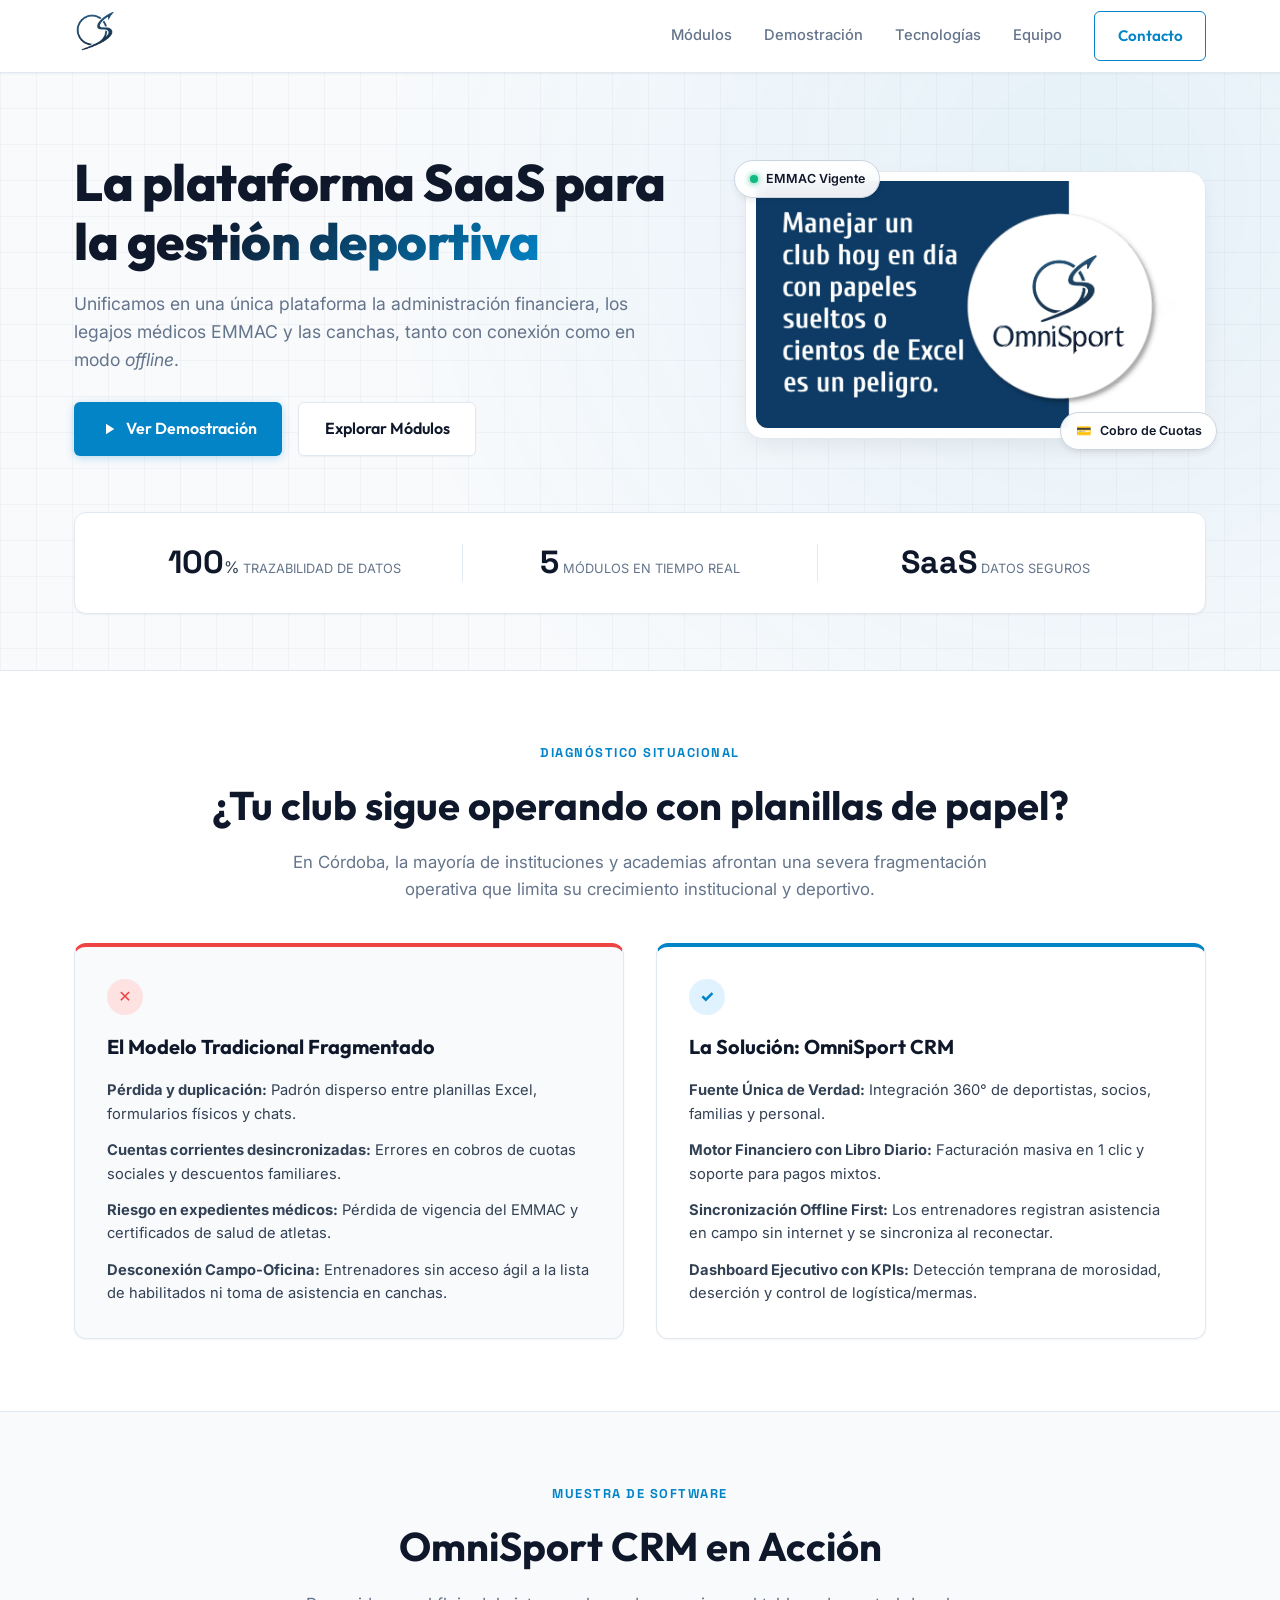
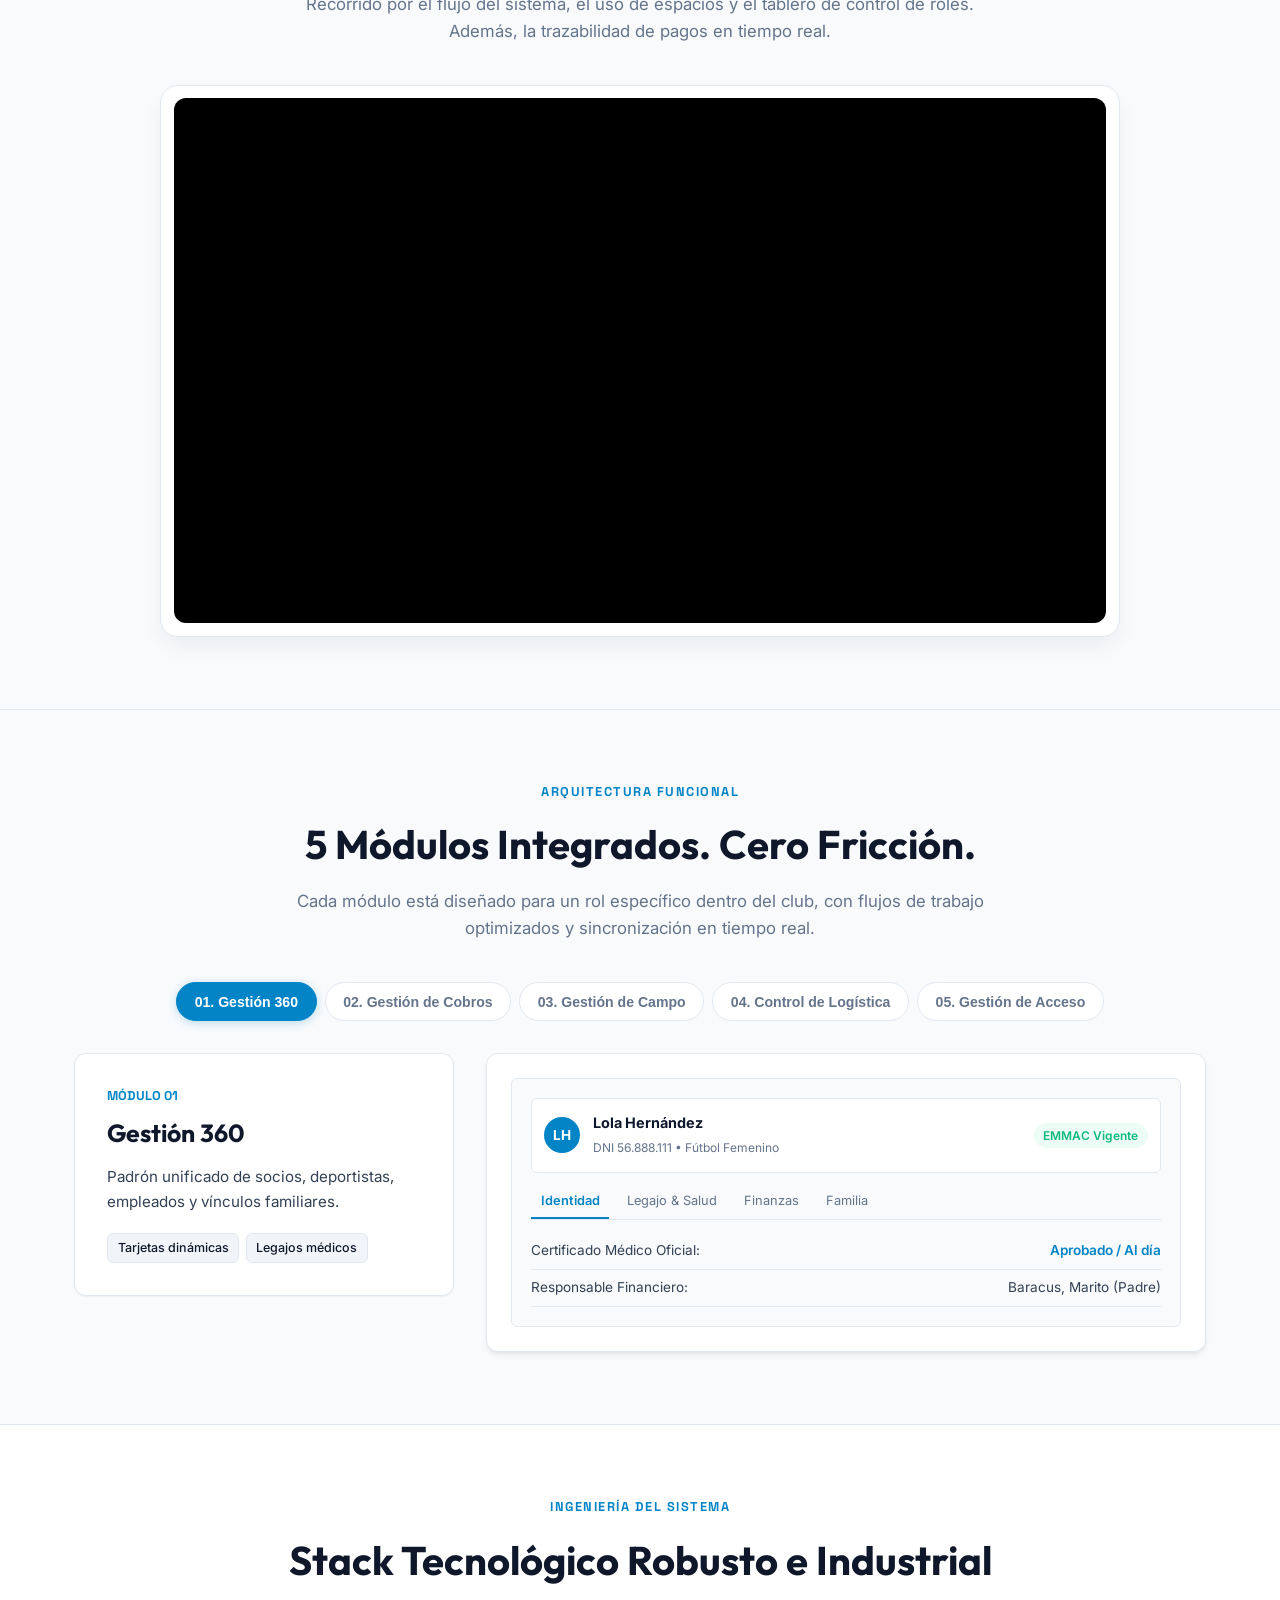
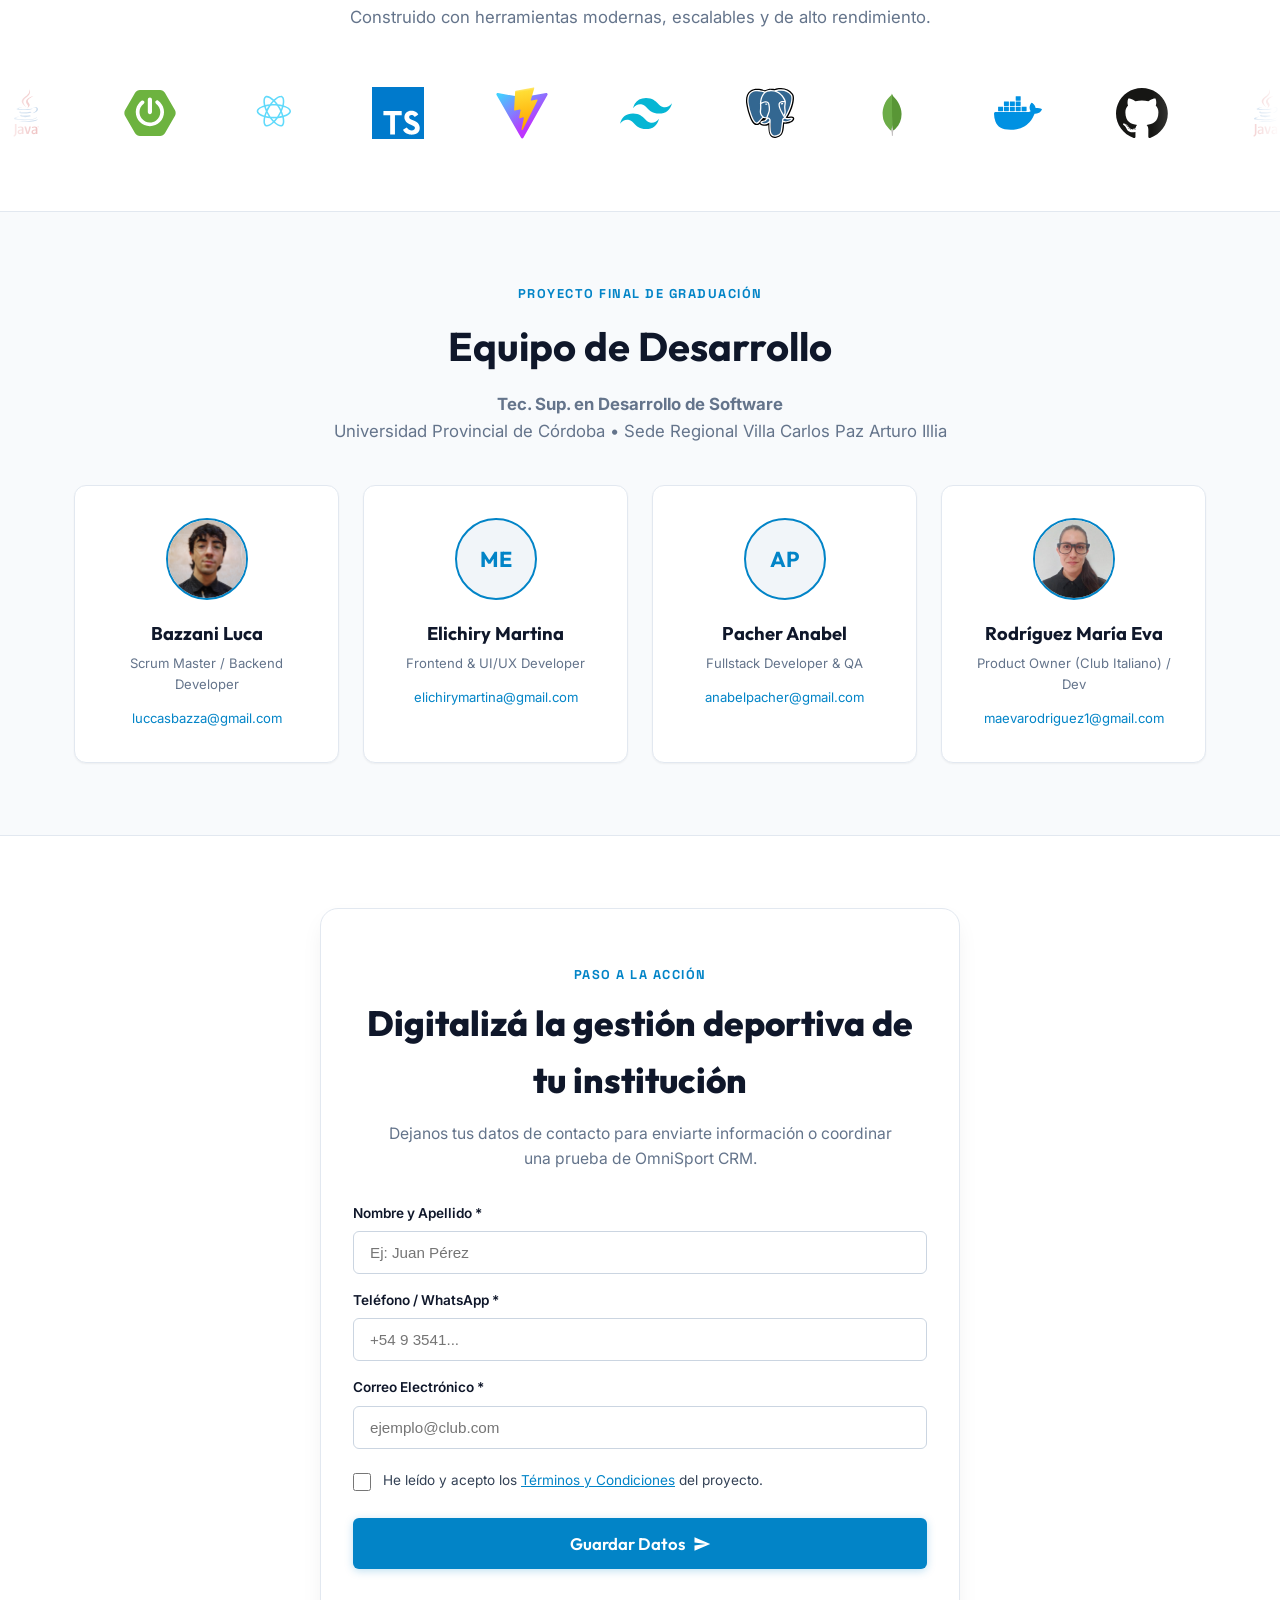
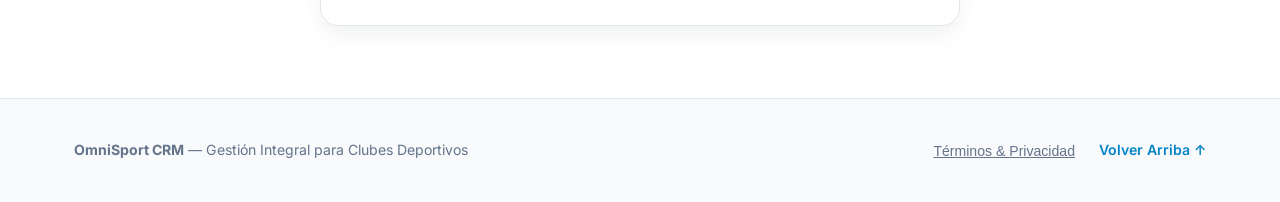
==== index.html @ e1ca8117 "Landing OmniSport para la muestra" ====
<!doctype html>
<html lang="es">
  <head>
    <meta charset="UTF-8" />
    <meta name="viewport" content="width=device-width, initial-scale=1.0" />
    <title>OmniSport CRM | Sistema Integral de Gestión Deportiva</title>

    <!-- SEO & Metadatos -->
    <meta
      name="description"
      content="Plataforma SaaS para la administración integral, médica y financiera de clubes e instituciones deportivas."
    />
    <meta
      name="author"
      content="Bazzani Luca, Elichiry Martina, Pacher Anabel, Rodríguez María Eva"
    />

    <!-- Google Fonts -->
    <link rel="preconnect" href="https://fonts.googleapis.com" />
    <link rel="preconnect" href="https://fonts.gstatic.com" crossorigin />
    <link
      href="https://fonts.googleapis.com/css2?family=Inter:wght@300;400;500;600;700&family=Outfit:wght@500;600;700;800&family=Space+Grotesk:wght@500;700&display=swap"
      rel="stylesheet"
    />

    <link rel="stylesheet" href="style.css" />
  </head>
  <body>
    <!-- Fondo técnico con grilla sutil -->
    <div class="bg-pattern"></div>

    <!-- Header Minimalista -->
    <header class="header" id="header">
      <div class="container nav-container">
        <a href="#hero" class="brand">
          <img
            src="assets/images/logo.png"
            alt="OmniSport CRM"
            class="brand-logo"
            onerror="
              this.onerror = null;
              this.parentElement.innerHTML =
                '<span class=\'brand-fallback\'>⬡ OmniSport</span>';
            "
          />
        </a>

        <nav class="nav-menu" id="nav-menu">
          <a href="#modulos" class="nav-link">Módulos</a>
          <a href="#demo" class="nav-link">Demostración</a>
          <a href="#stack" class="nav-link">Tecnologías</a>
          <a href="#equipo" class="nav-link">Equipo</a>
          <a href="#contacto" class="btn btn-outline nav-btn">Contacto</a>
        </nav>

        <button class="mobile-toggle" id="menu-btn" aria-label="Abrir menú">
          <span></span><span></span><span></span>
        </button>
      </div>
    </header>

    <!-- 2. Hero Section estilo Mantine (2 Columnas con imagen y tarjetas flotantes) -->
    <section class="hero-section" id="hero">
      <div class="container">
        <div class="hero-grid">
          <!-- Columna Izquierda: Copy + Acciones + Features -->
          <div class="hero-content">
            <h1 class="hero-main-title">
              La plataforma SaaS para la
              <span class="gradient-text">gestión deportiva</span>
            </h1>

            <p class="hero-subtext">
              Unificamos en una única plataforma la administración financiera,
              los legajos médicos EMMAC y las canchas, tanto con conexión como
              en modo
              <em>offline</em>.
            </p>

            <div class="hero-cta-group">
              <a href="#demo" class="btn btn-primary btn-lg">
                <svg class="btn-icon" viewBox="0 0 24 24" fill="currentColor">
                  <path d="M8 5v14l11-7z" />
                </svg>
                Ver Demostración
              </a>
              <a href="#modulos" class="btn btn-secondary btn-lg"
                >Explorar Módulos</a
              >
            </div>
          </div>

          <!-- Columna Derecha: Preview del Sistema con Chips Flotantes -->
          <div class="hero-visual">
            <div class="system-preview-card">
              <img
                src="assets/images/poster-preview.jpg"
                alt="Panel OmniSport CRM"
                class="preview-img"
                onerror="
                  this.onerror = null;
                  this.parentElement.classList.add('fallback-visual');
                "
              />
              <div class="preview-overlay"></div>

              <!-- Chips flotantes decorativos -->
              <div class="floating-chip chip-top-left">
                <span class="chip-status-dot"></span>
                <span>EMMAC Vigente</span>
              </div>

              <div class="floating-chip chip-bottom-right">
                <span class="chip-icon-inline">💳</span>
                <span>Cobro de Cuotas</span>
              </div>
            </div>
          </div>
        </div>

        <!-- Barra inferior de métricas numéricas -->
        <div class="hero-metrics-bar">
          <div class="metric-item">
            <span class="metric-num" data-count="100">0</span>%
            <span class="metric-desc">Trazabilidad de datos</span>
          </div>
          <div class="metric-divider"></div>
          <div class="metric-item">
            <span class="metric-num" data-count="5">0</span>
            <span class="metric-desc">Módulos en tiempo real</span>
          </div>
          <div class="metric-divider"></div>
          <div class="metric-item">
            <span class="metric-num">SaaS</span>
            <span class="metric-desc">Datos Seguros</span>
          </div>
        </div>
      </div>
    </section>

    <!-- Diagnóstico / Problema vs Solución -->
    <section class="problem-section" id="problema">
      <div class="container">
        <div class="section-tag center">Diagnóstico Situacional</div>
        <h2 class="section-title center">
          ¿Tu club sigue operando con planillas de papel?
        </h2>
        <p class="section-lead center">
          En Córdoba, la mayoría de instituciones y academias afrontan una
          severa fragmentación operativa que limita su crecimiento institucional
          y deportivo.
        </p>

        <div class="dual-grid">
          <div class="comparison-card card-danger">
            <div class="card-header-icon danger">✕</div>
            <h3 class="comparison-title">El Modelo Tradicional Fragmentado</h3>
            <ul class="comparison-list">
              <li>
                <strong>Pérdida y duplicación:</strong> Padrón disperso entre
                planillas Excel, formularios físicos y chats.
              </li>
              <li>
                <strong>Cuentas corrientes desincronizadas:</strong> Errores en
                cobros de cuotas sociales y descuentos familiares.
              </li>
              <li>
                <strong>Riesgo en expedientes médicos:</strong> Pérdida de
                vigencia del EMMAC y certificados de salud de atletas.
              </li>
              <li>
                <strong>Desconexión Campo-Oficina:</strong> Entrenadores sin
                acceso ágil a la lista de habilitados ni toma de asistencia en
                canchas.
              </li>
            </ul>
          </div>

          <div class="comparison-card card-success" id="solucion">
            <div class="card-header-icon success">✓</div>
            <h3 class="comparison-title">La Solución: OmniSport CRM</h3>
            <ul class="comparison-list">
              <li>
                <strong>Fuente Única de Verdad:</strong> Integración 360° de
                deportistas, socios, familias y personal.
              </li>
              <li>
                <strong>Motor Financiero con Libro Diario:</strong> Facturación
                masiva en 1 clic y soporte para pagos mixtos.
              </li>
              <li>
                <strong>Sincronización Offline First:</strong> Los entrenadores
                registran asistencia en campo sin internet y se sincroniza al
                reconectar.
              </li>
              <li>
                <strong>Dashboard Ejecutivo con KPIs:</strong> Detección
                temprana de morosidad, deserción y control de logística/mermas.
              </li>
            </ul>
          </div>
        </div>
      </div>
    </section>

    <!-- 4. Video Showcase Section (Link oficial integrado) -->
    <section class="video-section" id="demo">
      <div class="container">
        <div class="section-tag center">Muestra de Software</div>
        <h2 class="section-title center">OmniSport CRM en Acción</h2>
        <p class="section-lead center">
          Recorrido por el flujo del sistema, el uso de espacios y el tablero de
          control de roles. Además, la trazabilidad de pagos en tiempo real.
        </p>

        <div class="video-wrapper">
          <div class="video-frame">
            <iframe
              id="omnisportVideo"
              src="https://www.youtube-nocookie.com/embed/oXXzJx8GzV4?rel=0&modestbranding=1"
              title="Demostración OmniSport CRM"
              frameborder="0"
              allow="
                accelerometer;
                autoplay;
                clipboard-write;
                encrypted-media;
                gyroscope;
                picture-in-picture;
                web-share;
              "
              allowfullscreen
            ></iframe>
          </div>
        </div>
      </div>
    </section>

    <!-- 1. Módulos Normales y Estables (Tabs limpios sin scroll bloqueado) -->
    <section class="modules-clean-section" id="modulos">
      <div class="container">
        <div class="section-tag center">Arquitectura Funcional</div>
        <h2 class="section-title center">
          5 Módulos Integrados. Cero Fricción.
        </h2>
        <p class="section-lead center">
          Cada módulo está diseñado para un rol específico dentro del club, con
          flujos de trabajo optimizados y sincronización en tiempo real.
        </p>

        <!-- Selector de pestañas accesible -->
        <div class="modules-tab-bar" id="moduleTabBar">
          <button type="button" class="mod-tab-btn active" data-mod="0">
            01. Gestión 360
          </button>
          <button type="button" class="mod-tab-btn" data-mod="1">
            02. Gestión de Cobros
          </button>
          <button type="button" class="mod-tab-btn" data-mod="2">
            03. Gestión de Campo
          </button>
          <button type="button" class="mod-tab-btn" data-mod="3">
            04. Control de Logística
          </button>
          <button type="button" class="mod-tab-btn" data-mod="4">
            05. Gestión de Acceso
          </button>
        </div>

        <!-- Contenedor de paneles -->
        <div class="modules-panels-container">
          <!-- PANEL 1: Gestión 360 -->
          <div class="mod-panel active" id="panel-0">
            <div class="mod-panel-grid">
              <div class="mod-info-box">
                <span class="mod-badge-num">MÓDULO 01</span>
                <h3>Gestión 360</h3>
                <p>
                  Padrón unificado de socios, deportistas, empleados y vínculos
                  familiares.
                </p>
                <div class="mod-tags-row">
                  <span>Tarjetas dinámicas</span>
                  <span>Legajos médicos</span>
                </div>
              </div>

              <div class="mod-preview-box">
                <div class="mock-inner-card">
                  <div class="mock-user-header">
                    <div class="mock-avatar-circle">LH</div>
                    <div>
                      <strong>Lola Hernández</strong>
                      <small>DNI 56.888.111 • Fútbol Femenino</small>
                    </div>
                    <span class="pill-badge pill-success">EMMAC Vigente</span>
                  </div>
                  <div class="mock-tabs-nav">
                    <span class="mock-tab-link active">Identidad</span>
                    <span class="mock-tab-link">Legajo & Salud</span>
                    <span class="mock-tab-link">Finanzas</span>
                    <span class="mock-tab-link">Familia</span>
                  </div>
                  <div class="mock-row-item">
                    <span>Certificado Médico Oficial:</span>
                    <strong class="text-blue">Aprobado / Al día</strong>
                  </div>
                  <div class="mock-row-item">
                    <span>Responsable Financiero:</span>
                    <span>Baracus, Marito (Padre)</span>
                  </div>
                </div>
              </div>
            </div>
          </div>

          <!-- PANEL 2: Finanzas -->
          <div class="mod-panel" id="panel-1">
            <div class="mod-panel-grid">
              <div class="mod-info-box">
                <span class="mod-badge-num">MÓDULO 02</span>
                <h3>Gestión de Cobros</h3>
                <p>
                  Carga masiva de cuotas en un clic y cobros con medios de pago
                  mixtos.
                </p>
                <div class="mod-tags-row">
                  <span>Cuentas corrientes</span>
                  <span>Facturación masiva</span>
                </div>
              </div>

              <div class="mod-preview-box">
                <div class="mock-inner-card">
                  <div class="mock-finance-header">
                    <span>Cuota Fútbol 11 (Mensual)</span>
                    <span class="amount-title">$ 35.000,00</span>
                  </div>
                  <div class="mock-row-item">
                    <span>Método de cobro:</span>
                    <span class="pill-badge pill-gray"
                      >Transferencia Bancaria</span
                    >
                  </div>
                  <div class="mock-receipt-panel">
                    <span class="receipt-icon">🧾</span>
                    <div>
                      <strong>Comprobante emitido #00010822</strong>
                      <small>Asentado automáticamente en Libro Diario</small>
                    </div>
                    <span class="pill-badge pill-success">Cobrado</span>
                  </div>
                </div>
              </div>
            </div>
          </div>

          <!-- PANEL 3: Campo -->
          <div class="mod-panel" id="panel-2">
            <div class="mod-panel-grid">
              <div class="mod-info-box">
                <span class="mod-badge-num">MÓDULO 03</span>
                <h3>Gestión de Campo</h3>
                <p>
                  App optimizada para tomar asistencia y gestionar el uso de
                  espacios.
                </p>
                <div class="mod-tags-row">
                  <span>Listas por categoría</span>
                  <span>Habilitación médica</span>
                </div>
              </div>

              <div class="mod-preview-box">
                <div class="mock-inner-card">
                  <div class="mock-courts-grid">
                    <div class="court-card">
                      <strong>Cancha Fútbol 5</strong>
                      <span class="court-tag busy">18:00 - Cat. Infantil</span>
                    </div>
                    <div class="court-card">
                      <strong>Cancha Básquet</strong>
                      <span class="court-tag free">Libre / Disponible</span>
                    </div>
                  </div>
                  <small class="text-muted-mono"
                    >✓ 18 presentes guardados en local (auto-sincronizar al
                    conectar)</small
                  >
                </div>
              </div>
            </div>
          </div>

          <!-- PANEL 4: Control Ejecutivo -->
          <div class="mod-panel" id="panel-3">
            <div class="mod-panel-grid">
              <div class="mod-info-box">
                <span class="mod-badge-num">MÓDULO 04</span>
                <h3>Control de Logística</h3>
                <p>
                  Panel con indicadores de morosidad acumulada y alertas de
                  deserción.
                </p>
                <div class="mod-tags-row">
                  <span>KPIs en vivo</span>
                  <span>Prevención de bajas</span>
                </div>
              </div>

              <div class="mod-preview-box">
                <div class="mock-inner-card">
                  <div class="mock-kpis-deck">
                    <div class="kpi-mini-card">
                      <small>Ingresos Mes</small>
                      <strong>$ 191.150</strong>
                    </div>
                    <div class="kpi-mini-card">
                      <small>Tasa Cobranza</small>
                      <strong class="text-blue">67.95%</strong>
                    </div>
                    <div class="kpi-mini-card">
                      <small>Alertas Deserción</small>
                      <strong class="text-red">2 Socios</strong>
                    </div>
                  </div>
                  <div class="mock-row-item">
                    <span>Exportación oficial:</span>
                    <span class="pill-badge pill-gray"
                      >📊 Reporte_Mensual.xlsx</span
                    >
                  </div>
                </div>
              </div>
            </div>
          </div>

          <!-- PANEL 5: Seguridad -->
          <div class="mod-panel" id="panel-4">
            <div class="mod-panel-grid">
              <div class="mod-info-box">
                <span class="mod-badge-num">MÓDULO 05</span>
                <h3>Gestión de Acceso</h3>
                <p>
                  Roles con permisos específicos para directivos,
                  administrativos y entrenadores.
                </p>
                <div class="mod-tags-row">
                  <span>Multi-institución</span>
                  <span>Auditoría de eventos</span>
                </div>
              </div>

              <div class="mod-preview-box">
                <div class="mock-inner-card">
                  <div class="mock-rule-box">
                    <strong>Regla Familiar Activa</strong>
                    <p>4 Hermanos inscriptos ➔ 40% descuento automático</p>
                  </div>
                  <div class="mock-matrix-rows">
                    <div class="matrix-item">
                      <span>Secretaría:</span>
                      <strong class="text-blue">Padrón + EMMAC</strong>
                    </div>
                    <div class="matrix-item">
                      <span>Tesorería:</span>
                      <strong class="text-blue">Libro Diario + Cobros</strong>
                    </div>
                    <div class="matrix-item">
                      <span>Entrenador:</span>
                      <span>Solo Asistencia Cancha</span>
                    </div>
                  </div>
                </div>
              </div>
            </div>
          </div>
        </div>
      </div>
    </section>

    <!-- 3. Stack Tecnológico: Tira continua que NUNCA se detiene y respeta el tamaño SVG -->
    <section class="stack-section" id="stack">
      <div class="container">
        <div class="section-tag center">Ingeniería del Sistema</div>
        <h2 class="section-title center">
          Stack Tecnológico Robusto e Industrial
        </h2>
        <p class="section-lead center">
          Construido con herramientas modernas, escalables y de alto
          rendimiento.
        </p>
      </div>

      <div class="tech-marquee-wrapper">
        <div class="tech-marquee-track">
          <!-- Iconos reales sin marcos redondos que los corten -->
          <div class="tech-item">
            <img src="assets/images/tech/java.svg" alt="Java" />
          </div>
          <div class="tech-item">
            <img src="assets/images/tech/spring.svg" alt="Spring Boot" />
          </div>
          <div class="tech-item">
            <img src="assets/images/tech/react.svg" alt="React" />
          </div>
          <div class="tech-item">
            <img src="assets/images/tech/typescript.svg" alt="TypeScript" />
          </div>
          <div class="tech-item">
            <img src="assets/images/tech/vite.svg" alt="Vite" />
          </div>
          <div class="tech-item">
            <img src="assets/images/tech/tailwind.svg" alt="Tailwind" />
          </div>
          <div class="tech-item">
            <img src="assets/images/tech/postgresql.svg" alt="PostgreSQL" />
          </div>
          <div class="tech-item">
            <img src="assets/images/tech/mongodb.svg" alt="MongoDB" />
          </div>
          <div class="tech-item">
            <img src="assets/images/tech/docker.svg" alt="Docker" />
          </div>
          <div class="tech-item">
            <img src="assets/images/tech/github.svg" alt="GitHub Actions" />
          </div>

          <!-- Duplicado idéntico para loop continuo sin saltos -->
          <div class="tech-item" aria-hidden="true">
            <img src="assets/images/tech/java.svg" alt="Java" />
          </div>
          <div class="tech-item" aria-hidden="true">
            <img src="assets/images/tech/spring.svg" alt="Spring Boot" />
          </div>
          <div class="tech-item" aria-hidden="true">
            <img src="assets/images/tech/react.svg" alt="React" />
          </div>
          <div class="tech-item" aria-hidden="true">
            <img src="assets/images/tech/typescript.svg" alt="TypeScript" />
          </div>
          <div class="tech-item" aria-hidden="true">
            <img src="assets/images/tech/vite.svg" alt="Vite" />
          </div>
          <div class="tech-item" aria-hidden="true">
            <img src="assets/images/tech/tailwind.svg" alt="Tailwind" />
          </div>
          <div class="tech-item" aria-hidden="true">
            <img src="assets/images/tech/postgresql.svg" alt="PostgreSQL" />
          </div>
          <div class="tech-item" aria-hidden="true">
            <img src="assets/images/tech/mongodb.svg" alt="MongoDB" />
          </div>
          <div class="tech-item" aria-hidden="true">
            <img src="assets/images/tech/docker.svg" alt="Docker" />
          </div>
          <div class="tech-item" aria-hidden="true">
            <img src="assets/images/tech/github.svg" alt="GitHub Actions" />
          </div>
        </div>
      </div>
    </section>

    <!-- Equipo de Desarrollo -->
    <section class="team-section" id="equipo">
      <div class="container">
        <div class="section-tag center">Proyecto Final de Graduación</div>
        <h2 class="section-title center">Equipo de Desarrollo</h2>
        <p class="section-lead center">
          <strong>Tec. Sup. en Desarrollo de Software</strong><br />
          Universidad Provincial de Córdoba • Sede Regional Villa Carlos Paz
          Arturo Illia
        </p>

        <div class="team-grid">
          <!-- Luca Bazzani -->
          <div class="team-card">
            <div class="team-avatar-container">
              <img
                src="assets/images/team/luca-bazzani.jpg"
                alt="Luca Bazzani"
                class="team-photo"
                onerror="
                  this.onerror = null;
                  this.parentElement.innerHTML =
                    '<div class=\'team-fallback\'>LB</div>';
                "
              />
            </div>
            <h4 class="team-name">Bazzani Luca</h4>
            <span class="team-role">Scrum Master / Backend Developer</span>
            <span class="team-email">luccasbazza@gmail.com</span>
          </div>

          <!-- Martina Elichiry -->
          <div class="team-card">
            <div class="team-avatar-container">
              <img
                src="assets/images/team/martina-elichiry.jpg"
                alt="Martina Elichiry"
                class="team-photo"
                onerror="
                  this.onerror = null;
                  this.parentElement.innerHTML =
                    '<div class=\'team-fallback\'>ME</div>';
                "
              />
            </div>
            <h4 class="team-name">Elichiry Martina</h4>
            <span class="team-role">Frontend & UI/UX Developer</span>
            <span class="team-email">elichirymartina@gmail.com</span>
          </div>

          <!-- Anabel Pacher -->
          <div class="team-card">
            <div class="team-avatar-container">
              <img
                src="assets/images/team/anabel-pacher.jpg"
                alt="Anabel Pacher"
                class="team-photo"
                onerror="
                  this.onerror = null;
                  this.parentElement.innerHTML =
                    '<div class=\'team-fallback\'>AP</div>';
                "
              />
            </div>
            <h4 class="team-name">Pacher Anabel</h4>
            <span class="team-role">Fullstack Developer & QA</span>
            <span class="team-email">anabelpacher@gmail.com</span>
          </div>

          <!-- María Eva Rodríguez -->
          <div class="team-card">
            <div class="team-avatar-container">
              <img
                src="assets/images/team/eva-rodriguez.jpg"
                alt="María Eva Rodríguez"
                class="team-photo"
                onerror="
                  this.onerror = null;
                  this.parentElement.innerHTML =
                    '<div class=\'team-fallback\'>ER</div>';
                "
              />
            </div>
            <h4 class="team-name">Rodríguez María Eva</h4>
            <span class="team-role">Product Owner (Club Italiano) / Dev</span>
            <span class="team-email">maevarodriguez1@gmail.com</span>
          </div>
        </div>
      </div>
    </section>

    <!-- 3. Formulario Simplificado Centrado (Nombre, Teléfono, Email + Checkbox Obligatorio) -->
    <section class="cta-section" id="contacto">
      <div class="container">
        <div class="cta-box">
          <div class="cta-header-center">
            <span class="section-tag center">Paso a la Acción</span>
            <h2 class="cta-title center">
              Digitalizá la gestión deportiva de tu institución
            </h2>
            <p class="cta-text center">
              Dejanos tus datos de contacto para enviarte información o
              coordinar una prueba de OmniSport CRM.
            </p>
          </div>

          <form
            class="lead-form"
            id="leadForm"
            action="https://formsubmit.co/luccasbazza@gmail.com"
            method="POST"
          >
            <input
              type="hidden"
              name="_subject"
              value="Nuevo registro OmniSport CRM (Muestra UPC)"
            />
            <input type="hidden" name="_captcha" value="false" />
            <input type="hidden" name="_template" value="table" />

            <div class="form-fields-stack">
              <div class="form-group">
                <label for="leadName">Nombre y Apellido *</label>
                <input
                  type="text"
                  id="leadName"
                  name="nombre"
                  placeholder="Ej: Juan Pérez"
                  required
                />
              </div>

              <div class="form-group">
                <label for="leadPhone">Teléfono / WhatsApp *</label>
                <input
                  type="tel"
                  id="leadPhone"
                  name="telefono"
                  placeholder="+54 9 3541..."
                  required
                />
              </div>

              <div class="form-group">
                <label for="leadEmail">Correo Electrónico *</label>
                <input
                  type="email"
                  id="leadEmail"
                  name="email"
                  placeholder="ejemplo@club.com"
                  required
                />
              </div>
            </div>

            <!-- Checkbox alineado y obligatorio -->
            <div class="form-terms-row">
              <input
                type="checkbox"
                id="termsCheck"
                name="terminos_aceptados"
                required
              />
              <label for="termsCheck">
                He leído y acepto los
                <button type="button" class="btn-link-legal" id="openLegalBtn">
                  Términos y Condiciones
                </button>
                del proyecto.
              </label>
            </div>

            <button
              type="submit"
              class="btn btn-primary btn-submit"
              id="submitBtn"
            >
              <span>Guardar Datos</span>
              <svg class="btn-icon" viewBox="0 0 24 24" fill="currentColor">
                <path d="M2.01 21L23 12 2.01 3 2 10l15 2-15 2z" />
              </svg>
            </button>

            <div
              class="form-alert success"
              id="formSuccessAlert"
              style="display: none"
            >
              ✓ ¡Información guardada exitosamente! Nos comunicaremos a la
              brevedad.
            </div>
          </form>
        </div>
      </div>
    </section>

    <!-- Footer -->
    <footer class="footer">
      <div class="container footer-container">
        <div class="footer-left">
          <strong>OmniSport CRM</strong> — Gestión Integral para Clubes
          Deportivos
        </div>
        <div class="footer-right">
          <button type="button" class="footer-legal-link" id="footerLegalBtn">
            Términos & Privacidad
          </button>
          <a href="#hero" class="btn-top">Volver Arriba ↑</a>
        </div>
      </div>
    </footer>

    <!-- MODAL DE TÉRMINOS Y CONDICIONES / AVISO LEGAL -->
    <div
      class="legal-modal-backdrop"
      id="legalModalBackdrop"
      style="display: none"
    >
      <div class="legal-modal-card">
        <div class="legal-modal-header">
          <h3>Términos y Condiciones</h3>
          <button
            type="button"
            class="legal-modal-close"
            id="closeLegalBtn"
            aria-label="Cerrar"
          >
            &times;
          </button>
        </div>
        <div class="legal-modal-body">
          <h4>1. Marco Académico e Institucional</h4>
          <p>
            OmniSport CRM es un proyecto desarrollado como Trabajo Final de
            Graduación para la
            <strong>Tecnicatura Superior en Desarrollo de Software</strong> de
            la <strong>Universidad Provincial de Córdoba (UPC)</strong>, Sede
            Regional Villa Carlos Paz Arturo Illia.
          </p>

          <h4>2. Protección de Datos Personales (Ley 25.326)</h4>
          <p>
            En cumplimiento con la legislación de la República Argentina, los
            datos recolectados (nombre, teléfono y correo electrónico) son
            estrictamente confidenciales y se utilizarán únicamente con fines de
            contacto, demostración del sistema e intercambio académico. Ningún
            dato será comercializado ni cedido a terceros.
          </p>

          <h4>3. Propiedad Intelectual y Soberanía Institucional</h4>
          <p>
            La plataforma SaaS multi-institución garantiza la soberanía e
            independencia de los clubes registrados, resguardando la
            trazabilidad de sus padrones y expedientes médicos oficiales
            (EMMAC).
          </p>
        </div>
        <div class="legal-modal-footer">
          <button type="button" class="btn btn-secondary" id="confirmLegalBtn">
            Entendido
          </button>
        </div>
      </div>
    </div>

    <script src="main.js"></script>
  </body>
</html>
---- style.css ----
/* ==========================================================================
   OMNISPORT CRM - LIGHT THEME (TEMA CLARO INSTITUCIONAL & RESPONSIVE ESTABLE)
   ========================================================================== */

:root {
  --bg-body: #f8fafc;
  --bg-surface: #ffffff;
  --bg-subtle: #f1f5f9;
  --bg-hover: #e2e8f0;

  --border-color: #e2e8f0;
  --border-strong: #cbd5e1;

  --primary-blue: #0284c7;
  --primary-hover: #0369a1;
  --primary-light: #e0f2fe;

  --text-main: #0f172a;
  --text-body: #334155;
  --text-muted: #64748b;
  --text-dim: #94a3b8;

  --danger-color: #ef4444;
  --success-color: #10b981;
  --success-bg: #ecfdf5;

  --font-main: "Inter", system-ui, -apple-system, sans-serif;
  --font-display: "Outfit", sans-serif;
  --font-mono: "Space Grotesk", monospace;

  --radius-sm: 6px;
  --radius-md: 12px;
  --radius-lg: 18px;
  --radius-full: 9999px;

  --shadow-sm: 0 1px 2px 0 rgba(0, 0, 0, 0.05);
  --shadow-md:
    0 4px 6px -1px rgba(0, 0, 0, 0.07), 0 2px 4px -2px rgba(0, 0, 0, 0.05);
  --shadow-lg: 0 10px 25px -5px rgba(15, 23, 42, 0.08);

  --transition-fast: 0.2s cubic-bezier(0.16, 1, 0.3, 1);
  --transition-smooth: 0.35s cubic-bezier(0.16, 1, 0.3, 1);
}

*,
*::before,
*::after {
  box-sizing: border-box;
  margin: 0;
  padding: 0;
}

html {
  scroll-behavior: smooth;
  font-size: 16px;
  color-scheme: light;
}

body {
  background-color: var(--bg-body);
  color: var(--text-body);
  font-family: var(--font-main);
  line-height: 1.6;
  overflow-x: hidden;
}

.bg-pattern {
  position: fixed;
  inset: 0;
  background-image:
    linear-gradient(to right, rgba(15, 23, 42, 0.03) 1px, transparent 1px),
    linear-gradient(to bottom, rgba(15, 23, 42, 0.03) 1px, transparent 1px);
  background-size: 36px 36px;
  pointer-events: none;
  z-index: -1;
}

.container {
  max-width: 1180px;
  margin: 0 auto;
  padding: 0 1.5rem;
}

/* Header */
.header {
  position: sticky;
  top: 0;
  z-index: 100;
  background: rgba(255, 255, 255, 0.94);
  backdrop-filter: blur(12px);
  border-bottom: 1px solid var(--border-color);
  box-shadow: var(--shadow-sm);
}

.nav-container {
  display: flex;
  align-items: center;
  justify-content: space-between;
  height: 72px;
}

.brand-logo {
  height: 40px;
  width: auto;
  object-fit: contain;
}

.brand-fallback {
  font-family: var(--font-display);
  font-weight: 800;
  font-size: 1.4rem;
  color: var(--text-main);
}

.nav-menu {
  display: flex;
  align-items: center;
  gap: 2rem;
}

.nav-link {
  color: var(--text-muted);
  text-decoration: none;
  font-size: 0.92rem;
  font-weight: 500;
  transition: var(--transition-fast);
}

.nav-link:hover {
  color: var(--primary-blue);
}

.mobile-toggle {
  display: none;
  background: transparent;
  border: none;
  cursor: pointer;
  flex-direction: column;
  gap: 5px;
}

.mobile-toggle span {
  width: 24px;
  height: 2px;
  background: var(--text-main);
}

/* Botones */
.btn {
  display: inline-flex;
  align-items: center;
  justify-content: center;
  gap: 0.5rem;
  padding: 0.75rem 1.4rem;
  border-radius: var(--radius-sm);
  font-size: 0.95rem;
  font-weight: 600;
  font-family: var(--font-display);
  text-decoration: none;
  cursor: pointer;
  transition: var(--transition-fast);
  border: none;
}

.btn-lg {
  padding: 0.85rem 1.6rem;
  font-size: 1rem;
}

.btn-primary {
  background-color: var(--primary-blue);
  color: #ffffff;
  box-shadow: 0 2px 8px rgba(2, 132, 199, 0.25);
}

.btn-primary:hover {
  background-color: var(--primary-hover);
  transform: translateY(-2px);
}

.btn-secondary {
  background-color: var(--bg-surface);
  color: var(--text-main);
  border: 1px solid var(--border-color);
  box-shadow: var(--shadow-sm);
}

.btn-secondary:hover {
  background-color: var(--bg-subtle);
  transform: translateY(-2px);
}

.btn-outline {
  background: transparent;
  color: var(--primary-blue);
  border: 1px solid var(--primary-blue);
}

.btn-outline:hover {
  background: var(--primary-light);
}

.btn-icon {
  width: 18px;
  height: 18px;
}

/* ==========================================================================
   HERO SECTION ESTILO MANTINE (2 Columnas)
   ========================================================================== */
.hero-section {
  padding: 5rem 0 3.5rem;
  background: radial-gradient(
    circle at 85% 20%,
    rgba(2, 132, 199, 0.08) 0%,
    transparent 60%
  );
}

.hero-grid {
  display: grid;
  grid-template-columns: 1.15fr 0.85fr;
  gap: 3rem;
  align-items: center;
  margin-bottom: 3.5rem;
}

.hero-content {
  display: flex;
  flex-direction: column;
  gap: 1.2rem;
}

.hero-badge-mantine {
  display: inline-flex;
  align-items: center;
  gap: 0.5rem;
  background: var(--primary-light);
  border: 1px solid rgba(2, 132, 199, 0.25);
  color: var(--primary-blue);
  padding: 0.35rem 0.85rem;
  border-radius: var(--radius-full);
  font-size: 0.78rem;
  font-weight: 700;
  letter-spacing: 0.5px;
  width: fit-content;
}

.hero-main-title {
  font-family: var(--font-display);
  font-size: clamp(2.3rem, 4vw, 3.5rem);
  font-weight: 800;
  line-height: 1.15;
  color: var(--text-main);
  letter-spacing: -0.5px;
}

.gradient-text {
  background: linear-gradient(135deg, #0f172a 20%, var(--primary-blue) 100%);
  -webkit-background-clip: text;
  background-clip: text;
  -webkit-text-fill-color: transparent;
}

.hero-subtext {
  font-size: 1.1rem;
  color: var(--text-muted);
  max-width: 580px;
}

.hero-cta-group {
  display: flex;
  gap: 1rem;
  margin-top: 0.5rem;
  flex-wrap: wrap;
}

/* Feature pills bajo los botones */
.hero-feature-row {
  display: flex;
  gap: 1.5rem;
  margin-top: 1rem;
  flex-wrap: wrap;
}

.hero-feature-item {
  display: flex;
  align-items: center;
  gap: 0.5rem;
}

.feature-icon-box {
  width: 28px;
  height: 28px;
  background: var(--primary-light);
  border-radius: var(--radius-sm);
  display: flex;
  align-items: center;
  justify-content: center;
  font-size: 0.95rem;
}

.feature-label {
  font-size: 0.88rem;
  font-weight: 600;
  color: var(--text-body);
}

/* Card Visual de la derecha con Chips Flotantes */
.hero-visual {
  position: relative;
}

.system-preview-card {
  position: relative;
  background: #ffffff;
  border: 1px solid var(--border-color);
  border-radius: var(--radius-lg);
  padding: 0.6rem;
  box-shadow: var(--shadow-lg);
  overflow: visible;
}

.preview-img {
  width: 100%;
  height: auto;
  border-radius: var(--radius-md);
  display: block;
}

.system-preview-card.fallback-visual {
  min-height: 320px;
  background: linear-gradient(135deg, #f1f5f9 0%, #e2e8f0 100%);
}

.floating-chip {
  position: absolute;
  background: rgba(255, 255, 255, 0.92);
  backdrop-filter: blur(8px);
  border: 1px solid var(--border-strong);
  padding: 0.5rem 0.9rem;
  border-radius: var(--radius-full);
  font-size: 0.78rem;
  font-weight: 600;
  color: var(--text-main);
  box-shadow: var(--shadow-md);
  display: flex;
  align-items: center;
  gap: 0.5rem;
  white-space: nowrap;
}

.chip-top-left {
  top: -12px;
  left: -12px;
}

.chip-bottom-right {
  bottom: -12px;
  right: -12px;
}

.chip-status-dot {
  width: 8px;
  height: 8px;
  background: var(--success-color);
  border-radius: 50%;
  box-shadow: 0 0 6px var(--success-color);
}

/* Barra inferior de métricas numéricas */
.hero-metrics-bar {
  display: grid;
  grid-template-columns: 1fr auto 1fr auto 1fr;
  align-items: center;
  background: #ffffff;
  border: 1px solid var(--border-color);
  border-radius: var(--radius-md);
  padding: 1.5rem 2rem;
  box-shadow: var(--shadow-sm);
  margin-top: 1.5rem;
}

.metric-item {
  text-align: center;
}

.metric-num {
  font-family: var(--font-mono);
  font-size: 2rem;
  font-weight: 700;
  color: var(--text-main);
}

.metric-desc {
  font-size: 0.8rem;
  color: var(--text-muted);
  text-transform: uppercase;
}

.metric-divider {
  width: 1px;
  height: 38px;
  background: var(--border-color);
}

/* Títulos y Secciones Genéricas */
.section-tag {
  font-family: var(--font-mono);
  font-size: 0.8rem;
  text-transform: uppercase;
  letter-spacing: 1.5px;
  color: var(--primary-blue);
  font-weight: 700;
  margin-bottom: 0.6rem;
  display: block;
}

.section-tag.center,
.section-title.center,
.section-lead.center {
  text-align: center;
}

.section-title {
  font-family: var(--font-display);
  font-size: clamp(1.8rem, 3.5vw, 2.5rem);
  font-weight: 700;
  color: var(--text-main);
  margin-bottom: 0.8rem;
}

.section-lead {
  font-size: 1.05rem;
  color: var(--text-muted);
  max-width: 720px;
  margin-bottom: 2.5rem;
}

.section-lead.center {
  margin-left: auto;
  margin-right: auto;
}

/* Problema vs Solución */
.problem-section {
  padding: 4.5rem 0;
  border-top: 1px solid var(--border-color);
  background: #ffffff;
}

.dual-grid {
  display: grid;
  grid-template-columns: 1fr 1fr;
  gap: 2rem;
}

.comparison-card {
  background: var(--bg-body);
  border: 1px solid var(--border-color);
  border-radius: var(--radius-md);
  padding: 2rem;
  box-shadow: var(--shadow-sm);
}

.card-danger {
  border-top: 4px solid var(--danger-color);
}
.card-success {
  border-top: 4px solid var(--primary-blue);
  background: #ffffff;
}

.card-header-icon {
  width: 36px;
  height: 36px;
  border-radius: 50%;
  display: flex;
  align-items: center;
  justify-content: center;
  font-weight: 800;
  margin-bottom: 1rem;
}

.card-header-icon.danger {
  background: #fee2e2;
  color: var(--danger-color);
}
.card-header-icon.success {
  background: var(--primary-light);
  color: var(--primary-blue);
}

.comparison-title {
  font-family: var(--font-display);
  font-size: 1.25rem;
  color: var(--text-main);
  margin-bottom: 1rem;
}

.comparison-list {
  list-style: none;
  display: flex;
  flex-direction: column;
  gap: 0.8rem;
  font-size: 0.92rem;
}

/* Video Section (YouTube) */
.video-section {
  padding: 4.5rem 0;
  border-top: 1px solid var(--border-color);
}

.video-wrapper {
  max-width: 960px;
  margin: 0 auto;
  background: #ffffff;
  border: 1px solid var(--border-color);
  border-radius: var(--radius-lg);
  padding: 0.8rem;
  box-shadow: var(--shadow-lg);
}

.video-frame {
  position: relative;
  width: 100%;
  aspect-ratio: 16 / 9;
  border-radius: var(--radius-md);
  overflow: hidden;
  background: #000;
}

.video-frame iframe {
  width: 100%;
  height: 100%;
  border: none;
  display: block;
}

/* ==========================================================================
   SECCIÓN DE MÓDULOS (RESPONSIVE BLINDADO SIN CORTES)
   ========================================================================== */
.modules-clean-section {
  padding: 4.5rem 0;
  border-top: 1px solid var(--border-color);
  background: var(--bg-body);
  overflow: hidden; /* Evita que la sección ensanche la pantalla */
}

/* Barra superior de pestañas */
.modules-tab-bar {
  display: flex;
  justify-content: center;
  gap: 0.5rem;
  margin-bottom: 2rem;
  flex-wrap: wrap;
}

.mod-tab-btn {
  background: #ffffff;
  border: 1px solid var(--border-color);
  padding: 0.65rem 1.1rem;
  border-radius: var(--radius-full);
  font-size: 0.88rem;
  font-weight: 600;
  color: var(--text-muted);
  cursor: pointer;
  white-space: nowrap;
  transition: all var(--transition-fast);
}

.mod-tab-btn.active {
  background: var(--primary-blue);
  color: #ffffff;
  border-color: var(--primary-blue);
  box-shadow: 0 2px 8px rgba(2, 132, 199, 0.25);
}

.modules-panels-container {
  width: 100%;
  min-width: 0;
}

.mod-panel {
  display: none;
  min-width: 0;
}

.mod-panel.active {
  display: block;
  animation: fadeIn 0.35s ease;
}

@keyframes fadeIn {
  from {
    opacity: 0;
    transform: translateY(8px);
  }
  to {
    opacity: 1;
    transform: translateY(0);
  }
}

/* Grilla con minmax(0, 1fr) para impedir desbordes */
.mod-panel-grid {
  display: grid;
  grid-template-columns: 380px minmax(0, 1fr);
  gap: 2rem;
  align-items: start;
  min-width: 0;
}

.mod-info-box {
  background: #ffffff;
  border: 1px solid var(--border-color);
  border-radius: var(--radius-md);
  padding: 2rem;
  box-shadow: var(--shadow-sm);
  min-width: 0;
}

.mod-badge-num {
  font-family: var(--font-mono);
  font-size: 0.8rem;
  font-weight: 700;
  color: var(--primary-blue);
  display: block;
  margin-bottom: 0.4rem;
}

.mod-info-box h3 {
  font-family: var(--font-display);
  font-size: 1.55rem;
  color: var(--text-main);
  margin-bottom: 0.8rem;
}

.mod-info-box p {
  color: var(--text-body);
  font-size: 0.95rem;
  line-height: 1.6;
  margin-bottom: 1.2rem;
}

.mod-tags-row {
  display: flex;
  flex-wrap: wrap;
  gap: 0.4rem;
}

.mod-tags-row span {
  background: var(--bg-subtle);
  border: 1px solid var(--border-color);
  color: var(--text-main);
  padding: 0.25rem 0.6rem;
  border-radius: var(--radius-sm);
  font-size: 0.78rem;
  font-weight: 500;
}

/* Tarjeta interactiva derecha */
.mod-preview-box {
  background: #ffffff;
  border: 1px solid var(--border-color);
  border-radius: var(--radius-md);
  padding: 1.5rem;
  box-shadow: var(--shadow-md);
  min-width: 0;
  overflow: hidden;
}

.mock-top-bar {
  display: flex;
  align-items: center;
  gap: 0.5rem;
  font-family: var(--font-mono);
  font-size: 0.75rem;
  color: var(--text-muted);
  margin-bottom: 1rem;
}

.mock-dot-blue {
  width: 8px;
  height: 8px;
  background: var(--primary-blue);
  border-radius: 50%;
  flex-shrink: 0;
}

.mock-inner-card {
  background: var(--bg-body);
  border: 1px solid var(--border-color);
  border-radius: var(--radius-sm);
  padding: 1.2rem;
  min-width: 0;
}

.mock-user-header {
  display: flex;
  align-items: center;
  gap: 0.8rem;
  background: #ffffff;
  padding: 0.75rem;
  border-radius: var(--radius-sm);
  border: 1px solid var(--border-color);
  margin-bottom: 0.8rem;
  flex-wrap: wrap;
}

.mock-avatar-circle {
  width: 36px;
  height: 36px;
  border-radius: 50%;
  background: var(--primary-blue);
  color: #fff;
  display: flex;
  align-items: center;
  justify-content: center;
  font-weight: 700;
  font-size: 0.85rem;
  flex-shrink: 0;
}

.mock-user-header strong {
  display: block;
  font-size: 0.9rem;
  color: var(--text-main);
}
.mock-user-header small {
  color: var(--text-muted);
  font-size: 0.75rem;
}

.pill-badge {
  padding: 0.2rem 0.6rem;
  border-radius: var(--radius-full);
  font-size: 0.75rem;
  font-weight: 600;
}

.pill-success {
  background: var(--success-bg);
  color: var(--success-color);
  margin-left: auto;
}
.pill-gray {
  background: #ffffff;
  border: 1px solid var(--border-color);
}
.pill-warning {
  background: #fef3c7;
  color: #b45309;
}

/* Navegación interna (deslizable sin forzar el ancho) */
.mock-tabs-nav {
  display: flex;
  gap: 0.5rem;
  border-bottom: 1px solid var(--border-color);
  margin-bottom: 0.8rem;
  overflow-x: auto;
  white-space: nowrap;
  scrollbar-width: none;
  -webkit-overflow-scrolling: touch;
}

.mock-tabs-nav::-webkit-scrollbar {
  display: none;
}

.mock-tab-link {
  font-size: 0.8rem;
  color: var(--text-muted);
  padding: 0.35rem 0.6rem;
  flex-shrink: 0;
}

.mock-tab-link.active {
  color: var(--primary-blue);
  font-weight: 600;
  border-bottom: 2px solid var(--primary-blue);
}

.mock-row-item {
  display: flex;
  justify-content: space-between;
  align-items: center;
  gap: 0.5rem;
  padding: 0.45rem 0;
  font-size: 0.85rem;
  border-bottom: 1px solid var(--border-color);
  flex-wrap: wrap;
}

.text-blue {
  color: var(--primary-blue);
  font-weight: 600;
}
.text-red {
  color: var(--danger-color);
  font-weight: 600;
}

.mock-finance-header {
  display: flex;
  justify-content: space-between;
  align-items: center;
  margin-bottom: 0.8rem;
  flex-wrap: wrap;
  gap: 0.5rem;
}

.amount-title {
  font-family: var(--font-mono);
  font-size: 1.3rem;
  font-weight: 700;
  color: var(--text-main);
}

.mock-receipt-panel {
  display: flex;
  align-items: center;
  gap: 0.8rem;
  background: #ffffff;
  border: 1px solid var(--border-color);
  padding: 0.75rem;
  border-radius: var(--radius-sm);
  margin-top: 0.8rem;
  flex-wrap: wrap;
}

.mock-receipt-panel small {
  display: block;
  color: var(--text-muted);
  font-size: 0.75rem;
}

.mock-courts-grid {
  display: grid;
  grid-template-columns: 1fr 1fr;
  gap: 0.8rem;
  margin: 0.8rem 0;
}

.court-card {
  background: #ffffff;
  border: 1px solid var(--border-color);
  padding: 0.7rem;
  border-radius: var(--radius-sm);
  text-align: center;
}

.court-card strong {
  display: block;
  font-size: 0.8rem;
  margin-bottom: 0.2rem;
}
.court-tag {
  font-size: 0.7rem;
  padding: 0.15rem 0.4rem;
  border-radius: 4px;
}
.court-tag.busy {
  color: var(--primary-blue);
  background: var(--primary-light);
}
.court-tag.free {
  color: var(--success-color);
  background: var(--success-bg);
}

.mock-kpis-deck {
  display: grid;
  grid-template-columns: repeat(3, 1fr);
  gap: 0.6rem;
  margin-bottom: 0.8rem;
}

.kpi-mini-card {
  background: #ffffff;
  border: 1px solid var(--border-color);
  padding: 0.6rem 0.3rem;
  border-radius: var(--radius-sm);
  text-align: center;
}

.kpi-mini-card small {
  display: block;
  font-size: 0.72rem;
  color: var(--text-muted);
}
.kpi-mini-card strong {
  font-family: var(--font-mono);
  font-size: 0.95rem;
}

.mock-rule-box {
  background: var(--primary-light);
  border: 1px dashed var(--primary-blue);
  padding: 0.7rem;
  border-radius: var(--radius-sm);
  margin-bottom: 0.8rem;
  font-size: 0.8rem;
}

.mock-matrix-rows {
  display: flex;
  flex-direction: column;
  gap: 0.35rem;
  font-size: 0.82rem;
}

.matrix-item {
  display: flex;
  justify-content: space-between;
  gap: 0.5rem;
  flex-wrap: wrap;
}
.text-muted-mono {
  font-family: var(--font-mono);
  font-size: 0.75rem;
  color: var(--text-muted);
  display: block;
  margin-top: 0.4rem;
}

/* ==========================================================================
   AJUSTES EXCLUSIVOS PARA MÓVILES (PANTALLAS <= 900px)
   ========================================================================== */
@media (max-width: 900px) {
  .mod-panel-grid {
    grid-template-columns: 1fr;
    gap: 1.2rem;
  }

  /* Los botones no se amontonan: se deslizan horizontalmente */
  .modules-tab-bar {
    justify-content: flex-start;
    flex-wrap: nowrap;
    overflow-x: auto;
    padding-bottom: 0.6rem;
    scrollbar-width: none;
    -webkit-overflow-scrolling: touch;
  }

  .modules-tab-bar::-webkit-scrollbar {
    display: none;
  }

  /* Padded seguro sin robar espacio */
  .mod-info-box {
    padding: 1.4rem 1.1rem;
  }

  .mod-preview-box {
    padding: 1rem 0.8rem;
  }

  .mock-inner-card {
    padding: 0.85rem 0.7rem;
  }

  .mock-courts-grid {
    grid-template-columns: 1fr;
  }

  .mock-kpis-deck {
    grid-template-columns: 1fr;
  }
}

.kpi-mini-card small {
  display: block;
  font-size: 0.72rem;
  color: var(--text-muted);
}
.kpi-mini-card strong {
  font-family: var(--font-mono);
  font-size: 1rem;
}

.mock-rule-box {
  background: var(--primary-light);
  border: 1px dashed var(--primary-blue);
  padding: 0.7rem;
  border-radius: var(--radius-sm);
  margin-bottom: 0.8rem;
  font-size: 0.8rem;
}

.mock-matrix-rows {
  display: flex;
  flex-direction: column;
  gap: 0.35rem;
  font-size: 0.82rem;
}

.matrix-item {
  display: flex;
  justify-content: space-between;
}
.text-muted-mono {
  font-family: var(--font-mono);
  font-size: 0.75rem;
  color: var(--text-muted);
}

/* ==========================================================================
   3. TECH STACK: TIRA CONTINUA (SIN PAUSAS Y CON TAMAÑOS HOMOGÉNEOS)
   ========================================================================== */
.stack-section {
  padding: 4.5rem 0 3.5rem;
  border-top: 1px solid var(--border-color);
  background: #ffffff;
  overflow: hidden;
}

.tech-marquee-wrapper {
  width: 100%;
  overflow: hidden;
  mask-image: linear-gradient(
    to right,
    transparent,
    black 10%,
    black 90%,
    transparent
  );
  -webkit-mask-image: linear-gradient(
    to right,
    transparent,
    black 10%,
    black 90%,
    transparent
  );
}

.tech-marquee-track {
  display: flex;
  align-items: center;
  gap: 4.5rem;
  width: max-content;
  animation: scrollInfiniteAlways 22s linear infinite;
  padding: 1rem 0;
  pointer-events: none; /* Asegura que nunca se detenga */
}

@keyframes scrollInfiniteAlways {
  0% {
    transform: translateX(0);
  }
  100% {
    transform: translateX(-50%);
  }
}

.tech-item {
  width: 52px;
  height: 52px;
  display: flex;
  align-items: center;
  justify-content: center;
  flex-shrink: 0;
}

.tech-item img {
  max-width: 100%;
  max-height: 100%;
  object-fit: contain;
  border-radius: 0; /* Sin recorte circular */
}

/* Equipo */
.team-section {
  padding: 4.5rem 0;
  border-top: 1px solid var(--border-color);
}

.team-grid {
  display: grid;
  grid-template-columns: repeat(auto-fit, minmax(240px, 1fr));
  gap: 1.5rem;
}

.team-card {
  background: #ffffff;
  border: 1px solid var(--border-color);
  border-radius: var(--radius-md);
  padding: 2rem 1.5rem;
  text-align: center;
  box-shadow: var(--shadow-sm);
}

.team-avatar-container {
  width: 82px;
  height: 82px;
  border-radius: 50%;
  margin: 0 auto 1.2rem;
  overflow: hidden;
  border: 2px solid var(--primary-blue);
  background: var(--bg-subtle);
}

.team-photo {
  width: 100%;
  height: 100%;
  object-fit: cover;
}
.team-fallback {
  width: 100%;
  height: 100%;
  display: flex;
  align-items: center;
  justify-content: center;
  font-family: var(--font-display);
  font-weight: 700;
  color: var(--primary-blue);
  font-size: 1.35rem;
}

.team-name {
  font-family: var(--font-display);
  font-size: 1.15rem;
  font-weight: 700;
  color: var(--text-main);
  margin-bottom: 0.3rem;
}
.team-role {
  display: block;
  font-size: 0.82rem;
  color: var(--text-muted);
  margin-bottom: 0.6rem;
}
.team-email {
  font-size: 0.82rem;
  color: var(--primary-blue);
  word-break: break-all;
}

/* ==========================================================================
   3. FORMULARIO SIMPLIFICADO & CENTRADO
   ========================================================================== */
.cta-section {
  padding: 4.5rem 0;
  border-top: 1px solid var(--border-color);
  background: #ffffff;
}

.cta-box {
  background: #ffffff;
  border: 1px solid var(--border-color);
  border-radius: var(--radius-lg);
  padding: 3.5rem 2rem;
  max-width: 640px;
  margin: 0 auto;
  box-shadow: var(--shadow-lg);
  display: flex;
  flex-direction: column;
  align-items: center;
}

.cta-header-center {
  text-align: center;
  width: 100%;
}

.cta-title {
  font-family: var(--font-display);
  font-size: clamp(1.75rem, 3.5vw, 2.2rem);
  font-weight: 800;
  color: var(--text-main);
  margin-bottom: 0.8rem;
  text-align: center;
}

.cta-text {
  color: var(--text-muted);
  max-width: 520px;
  margin: 0 auto 2rem;
  font-size: 0.98rem;
  text-align: center;
}

.lead-form {
  width: 100%;
  display: flex;
  flex-direction: column;
  gap: 1.2rem;
}

.form-fields-stack {
  display: flex;
  flex-direction: column;
  gap: 1rem;
  width: 100%;
}

.form-group {
  display: flex;
  flex-direction: column;
  gap: 0.4rem;
  text-align: left;
}

.form-group label {
  font-size: 0.85rem;
  font-weight: 600;
  color: var(--text-main);
}

.form-group input {
  background: #ffffff;
  border: 1px solid var(--border-strong);
  border-radius: var(--radius-sm);
  padding: 0.75rem 1rem;
  font-size: 0.95rem;
  color: var(--text-main);
  outline: none;
}

.form-group input:focus {
  border-color: var(--primary-blue);
  box-shadow: 0 0 0 3px rgba(2, 132, 199, 0.15);
}

/* Checkbox Prolijo y Alineado */
.form-terms-row {
  display: flex;
  align-items: flex-start;
  gap: 0.75rem;
  text-align: left;
  font-size: 0.85rem;
  color: var(--text-body);
  line-height: 1.45;
  margin-top: 0.2rem;
}

.form-terms-row input[type="checkbox"] {
  width: 18px;
  height: 18px;
  min-width: 18px;
  margin-top: 2px;
  cursor: pointer;
  accent-color: var(--primary-blue);
}

.btn-link-legal {
  background: none;
  border: none;
  color: var(--primary-blue);
  text-decoration: underline;
  cursor: pointer;
  font-size: inherit;
  font-family: inherit;
  padding: 0;
  display: inline;
}

.btn-submit {
  width: 100%;
  padding: 0.95rem;
  font-size: 1.05rem;
  margin-top: 0.5rem;
}

.form-alert.success {
  background: var(--success-bg);
  border: 1px solid var(--success-color);
  color: var(--success-color);
  padding: 1rem;
  border-radius: var(--radius-sm);
  text-align: center;
  font-weight: 600;
}

/* Footer */
.footer {
  border-top: 1px solid var(--border-color);
  padding: 2.5rem 0;
  background: var(--bg-body);
}

.footer-container {
  display: flex;
  align-items: center;
  justify-content: space-between;
  flex-wrap: wrap;
  gap: 1rem;
  font-size: 0.88rem;
  color: var(--text-muted);
}

.footer-right {
  display: flex;
  align-items: center;
  gap: 1.5rem;
}

.footer-legal-link {
  background: none;
  border: none;
  color: var(--text-muted);
  cursor: pointer;
  font-size: inherit;
  text-decoration: underline;
}

.btn-top {
  color: var(--primary-blue);
  text-decoration: none;
  font-weight: 600;
}

/* Modal Legal */
.legal-modal-backdrop {
  position: fixed;
  inset: 0;
  background: rgba(15, 23, 42, 0.6);
  backdrop-filter: blur(4px);
  z-index: 1000;
  display: flex;
  align-items: center;
  justify-content: center;
  padding: 1.5rem;
}

.legal-modal-card {
  background: #ffffff;
  border-radius: var(--radius-md);
  max-width: 600px;
  width: 100%;
  max-height: 85vh;
  display: flex;
  flex-direction: column;
  box-shadow: var(--shadow-lg);
  overflow: hidden;
}

.legal-modal-header {
  display: flex;
  align-items: center;
  justify-content: space-between;
  padding: 1.2rem 1.5rem;
  border-bottom: 1px solid var(--border-color);
}

.legal-modal-header h3 {
  font-family: var(--font-display);
  font-size: 1.2rem;
  color: var(--text-main);
}

.legal-modal-close {
  background: none;
  border: none;
  font-size: 1.5rem;
  cursor: pointer;
  color: var(--text-muted);
}

.legal-modal-body {
  padding: 1.5rem;
  overflow-y: auto;
  font-size: 0.9rem;
  color: var(--text-body);
  display: flex;
  flex-direction: column;
  gap: 1rem;
}

.legal-modal-body h4 {
  color: var(--text-main);
  font-size: 0.95rem;
}

.legal-modal-footer {
  padding: 1rem 1.5rem;
  border-top: 1px solid var(--border-color);
  display: flex;
  justify-content: flex-end;
  background: var(--bg-subtle);
}

/* ==========================================================================
   RESPONSIVE DESIGN COMPLETO
   ========================================================================== */
@media (max-width: 900px) {
  /* Centrado del Hero en Celulares */
  .hero-grid {
    grid-template-columns: 1fr;
    gap: 2.5rem;
    text-align: center;
  }

  .hero-content {
    align-items: center;
    text-align: center;
  }

  .hero-badge-mantine {
    margin: 0 auto;
  }

  .hero-main-title {
    text-align: center;
  }

  .hero-subtext {
    text-align: center;
    margin-left: auto;
    margin-right: auto;
  }

  .hero-cta-group {
    justify-content: center;
    width: 100%;
  }

  .hero-cta-group .btn {
    width: 100%;
    max-width: 300px; /* Botones parejos y centrados */
  }

  .hero-feature-row {
    justify-content: center;
    gap: 1rem;
  }

  .hero-metrics-bar {
    grid-template-columns: 1fr;
    gap: 1.5rem;
  }

  .metric-divider {
    display: none;
  }

  .dual-grid {
    grid-template-columns: 1fr;
  }

  .mod-panel-grid {
    grid-template-columns: 1fr;
  }

  .nav-menu {
    position: fixed;
    top: 72px;
    left: 0;
    right: 0;
    background: #ffffff;
    flex-direction: column;
    padding: 2rem;
    border-bottom: 1px solid var(--border-color);
    box-shadow: var(--shadow-lg);
    transform: translateY(-150%);
    transition: transform var(--transition-smooth);
  }

  .nav-menu.active {
    transform: translateY(0);
  }

  .mobile-toggle {
    display: flex;
  }
}
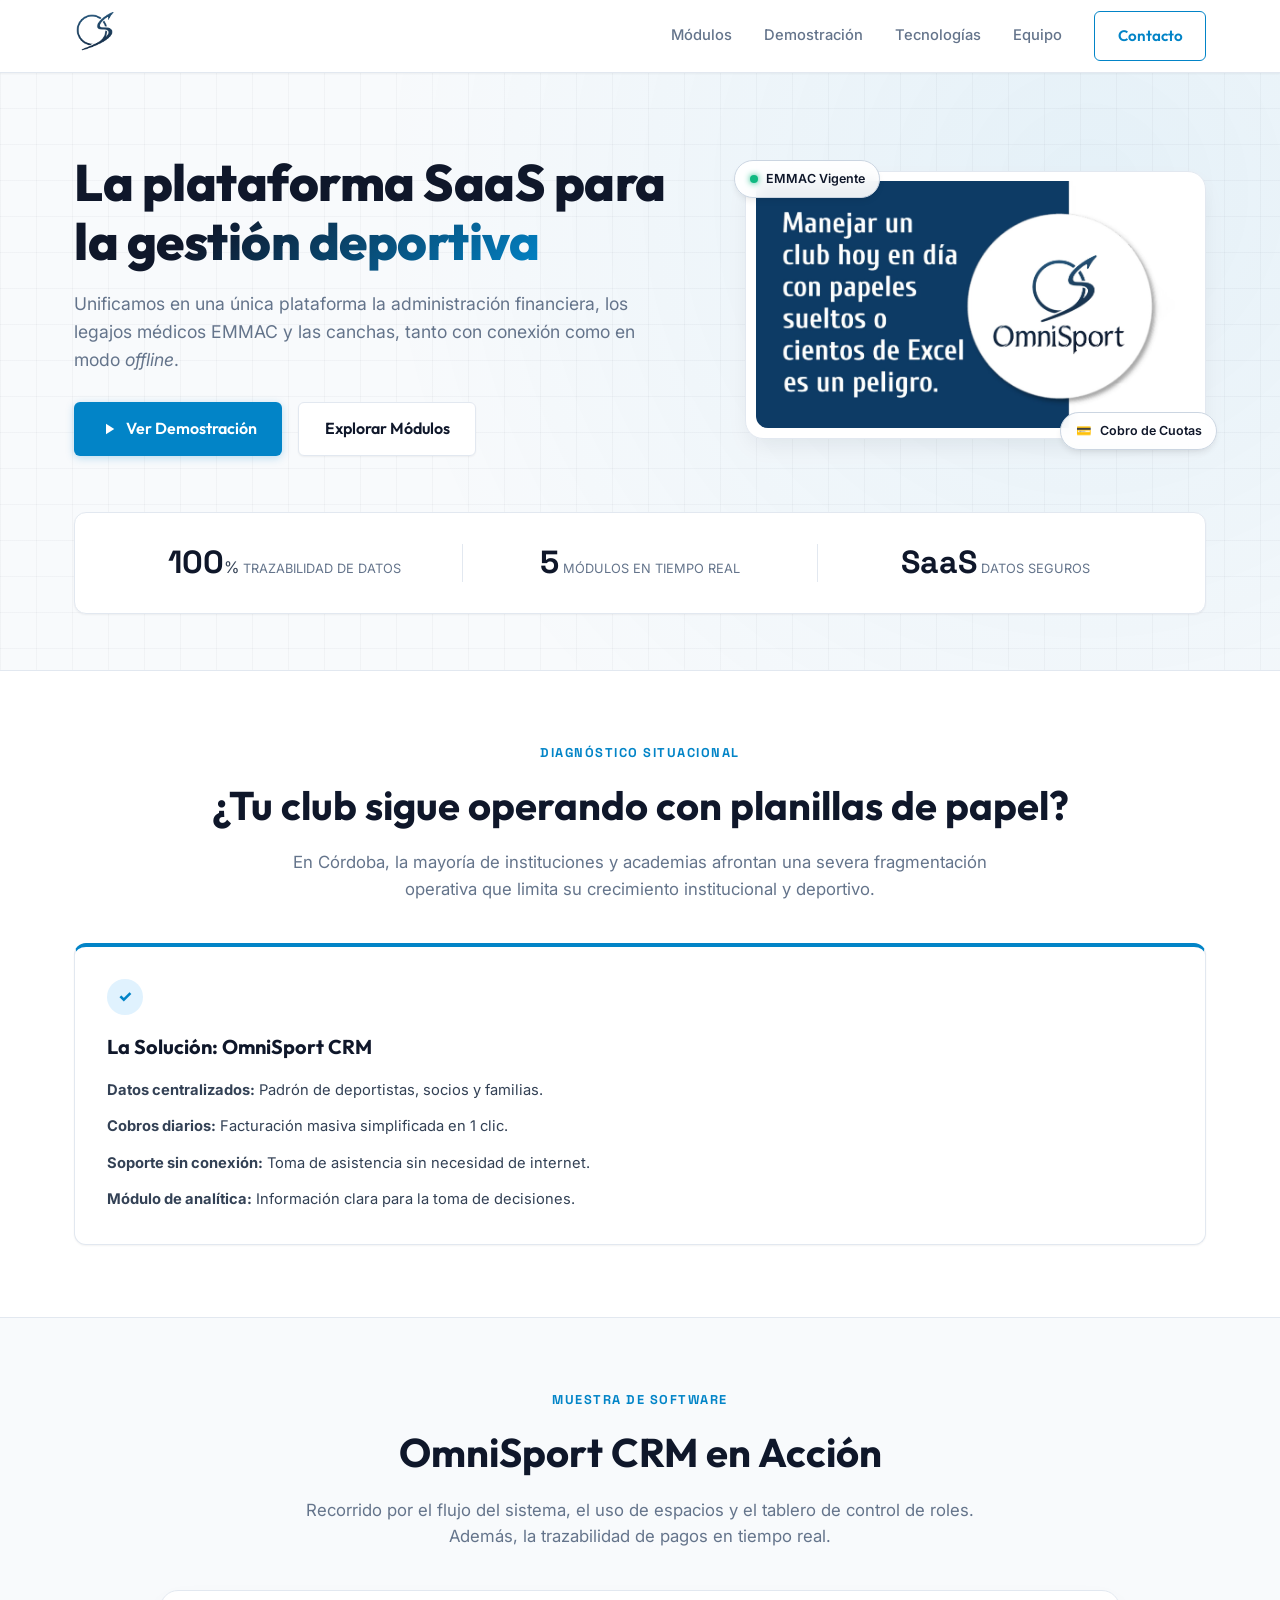
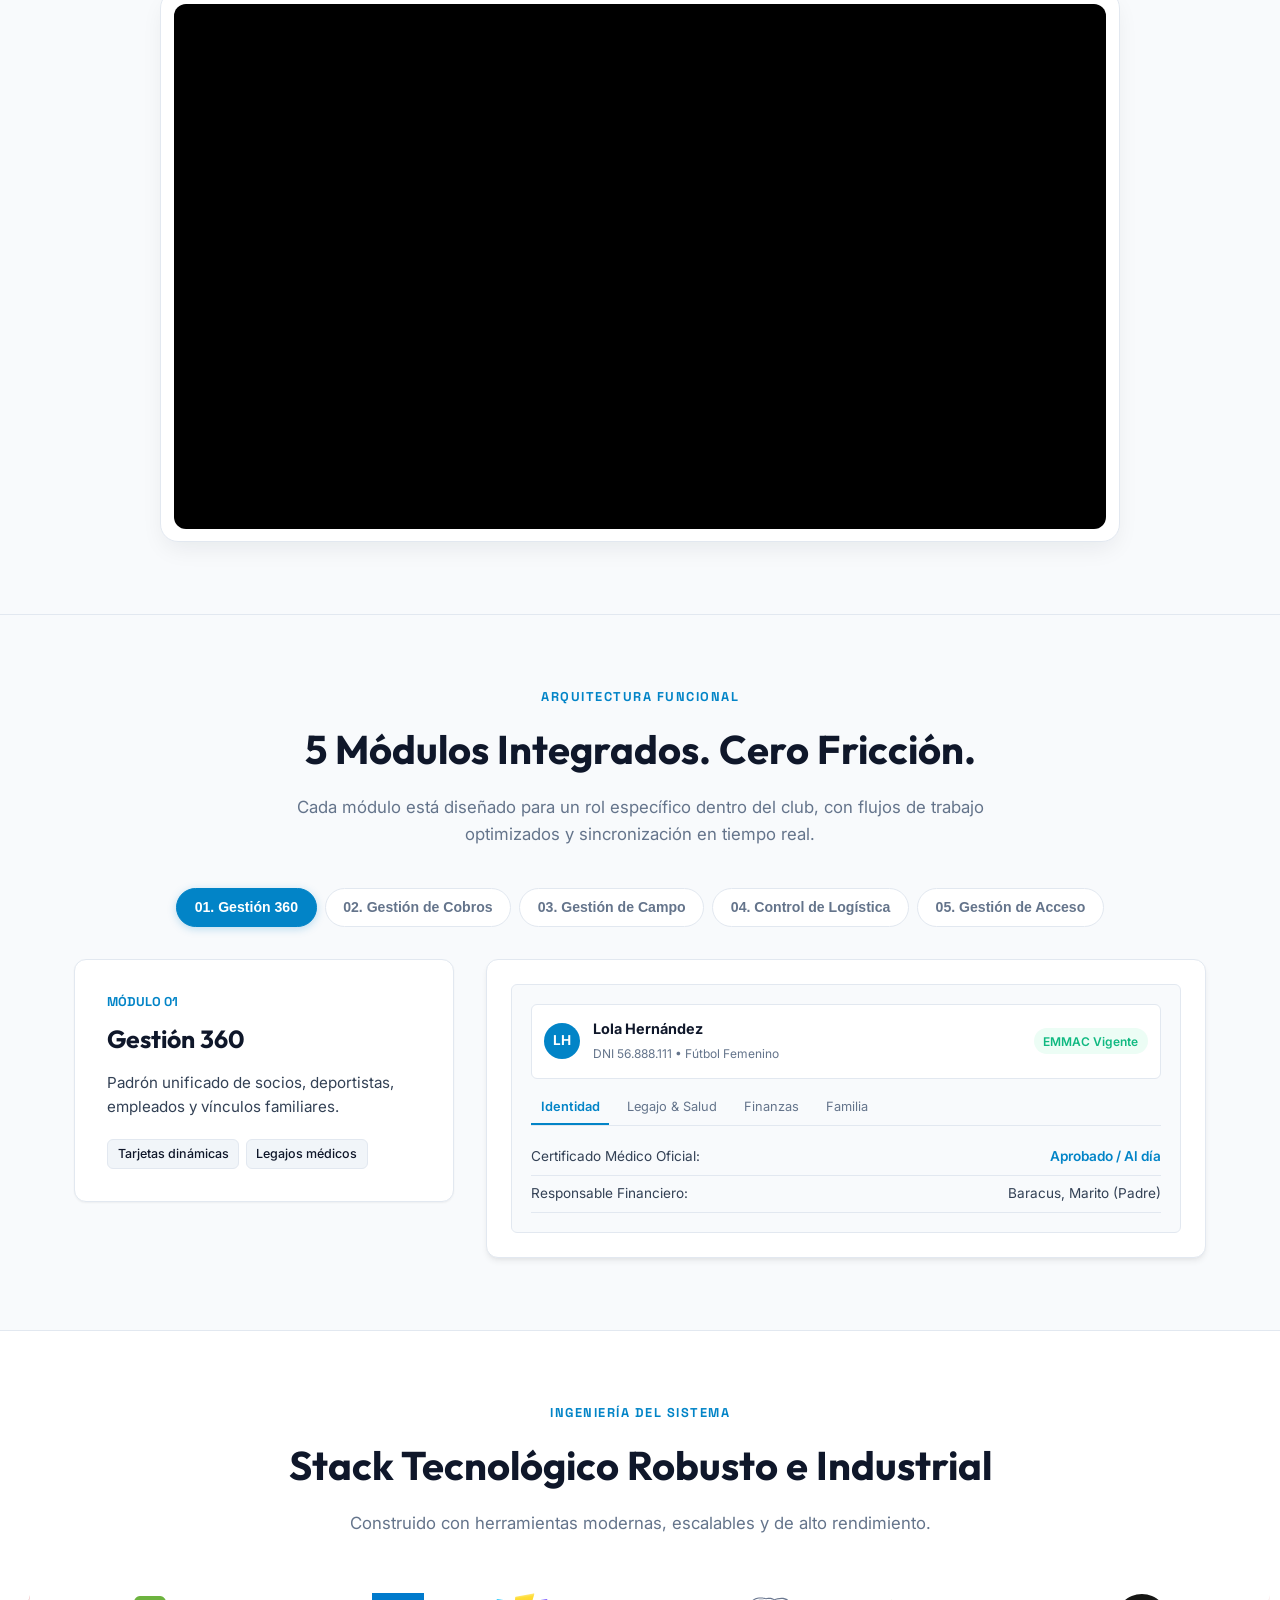
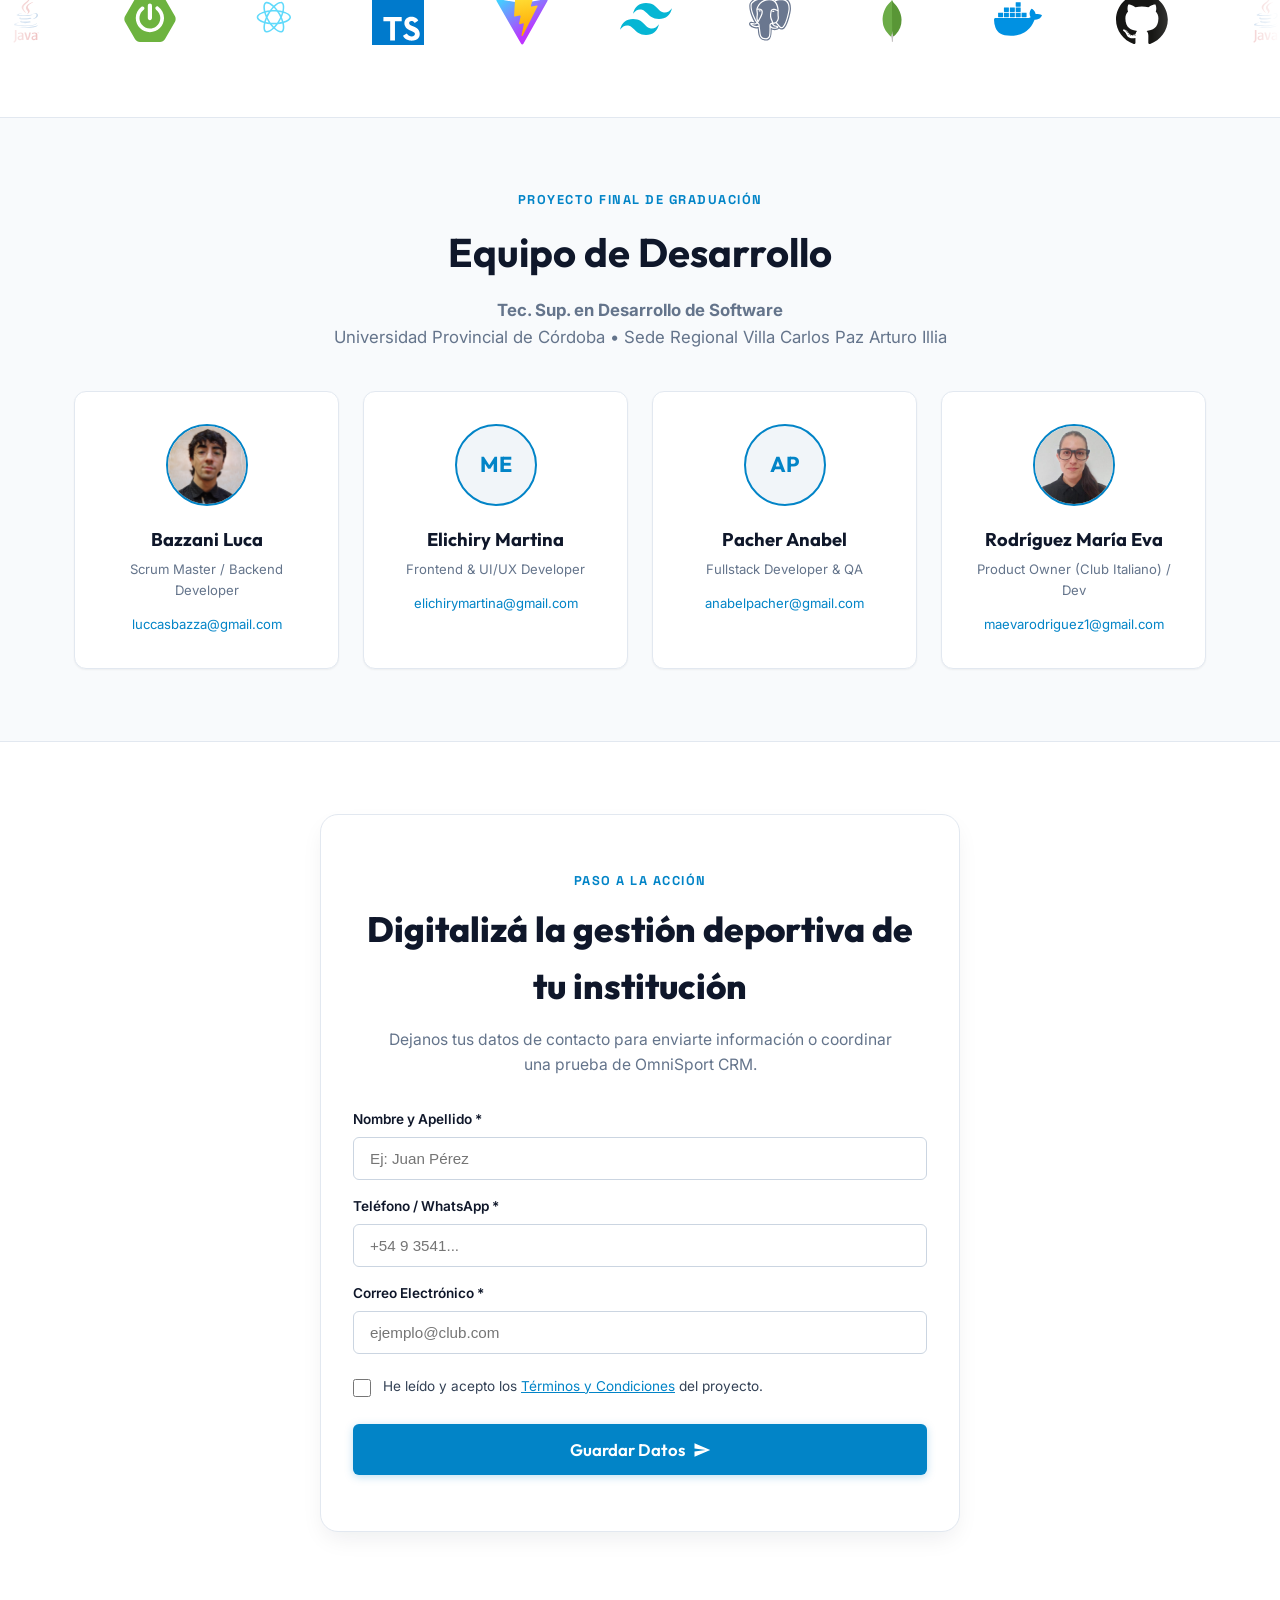
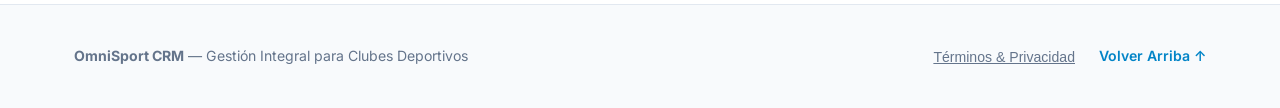
==== commit 0549506c: "fix: logo y síntesis de sección" ====
--- a/index.html
+++ b/index.html
@@ -151,8 +151,8 @@
           y deportivo.
         </p>
 
-        <div class="dual-grid">
-          <div class="comparison-card card-danger">
+        <div>
+          <!-- <div class="comparison-card card-danger">
             <div class="card-header-icon danger">✕</div>
             <h3 class="comparison-title">El Modelo Tradicional Fragmentado</h3>
             <ul class="comparison-list">
@@ -174,28 +174,27 @@
                 canchas.
               </li>
             </ul>
-          </div>
+          </div> -->
 
           <div class="comparison-card card-success" id="solucion">
             <div class="card-header-icon success">✓</div>
             <h3 class="comparison-title">La Solución: OmniSport CRM</h3>
             <ul class="comparison-list">
               <li>
-                <strong>Fuente Única de Verdad:</strong> Integración 360° de
-                deportistas, socios, familias y personal.
+                <strong>Datos centralizados:</strong> Padrón de deportistas,
+                socios y familias.
               </li>
               <li>
-                <strong>Motor Financiero con Libro Diario:</strong> Facturación
-                masiva en 1 clic y soporte para pagos mixtos.
+                <strong>Cobros diarios:</strong> Facturación masiva simplificada
+                en 1 clic.
               </li>
               <li>
-                <strong>Sincronización Offline First:</strong> Los entrenadores
-                registran asistencia en campo sin internet y se sincroniza al
-                reconectar.
+                <strong>Soporte sin conexión:</strong> Toma de asistencia sin
+                necesidad de internet.
               </li>
               <li>
-                <strong>Dashboard Ejecutivo con KPIs:</strong> Detección
-                temprana de morosidad, deserción y control de logística/mermas.
+                <strong>Módulo de analítica:</strong> Información clara para la
+                toma de decisiones.
               </li>
             </ul>
           </div>
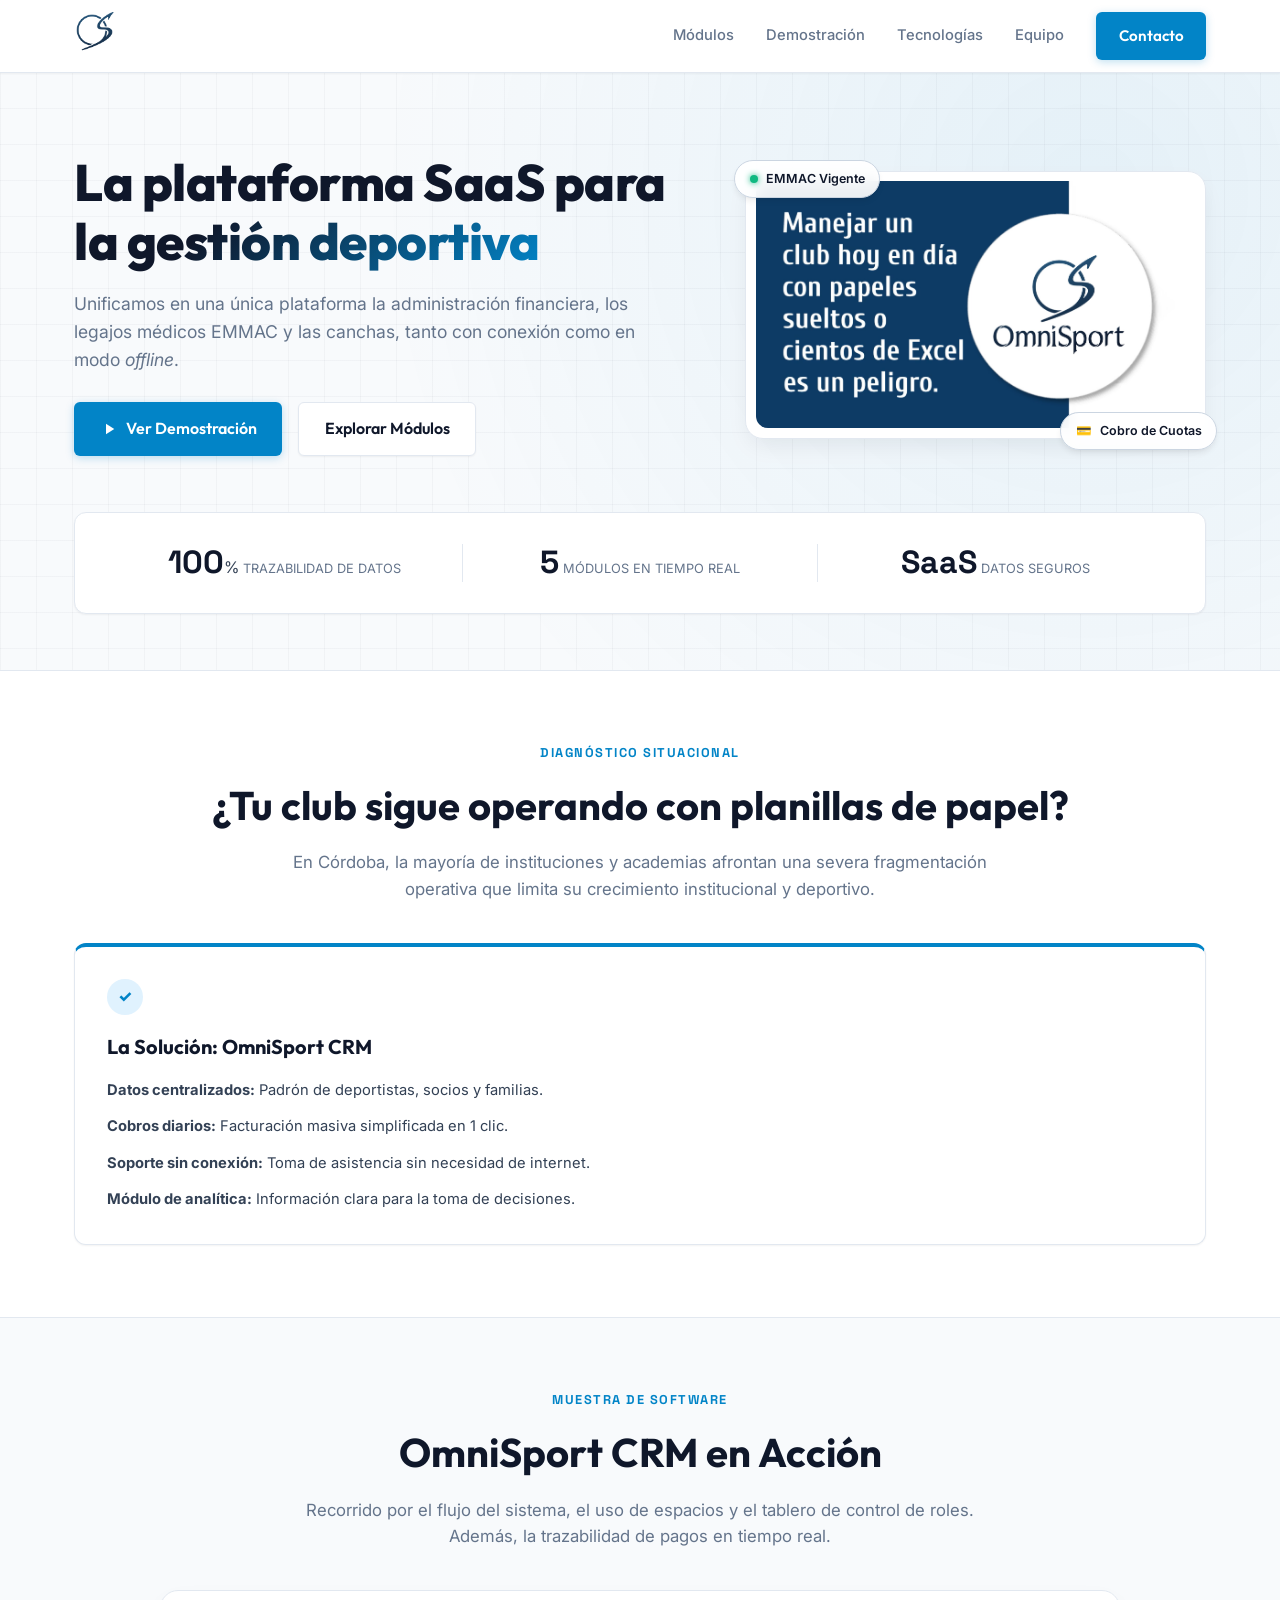
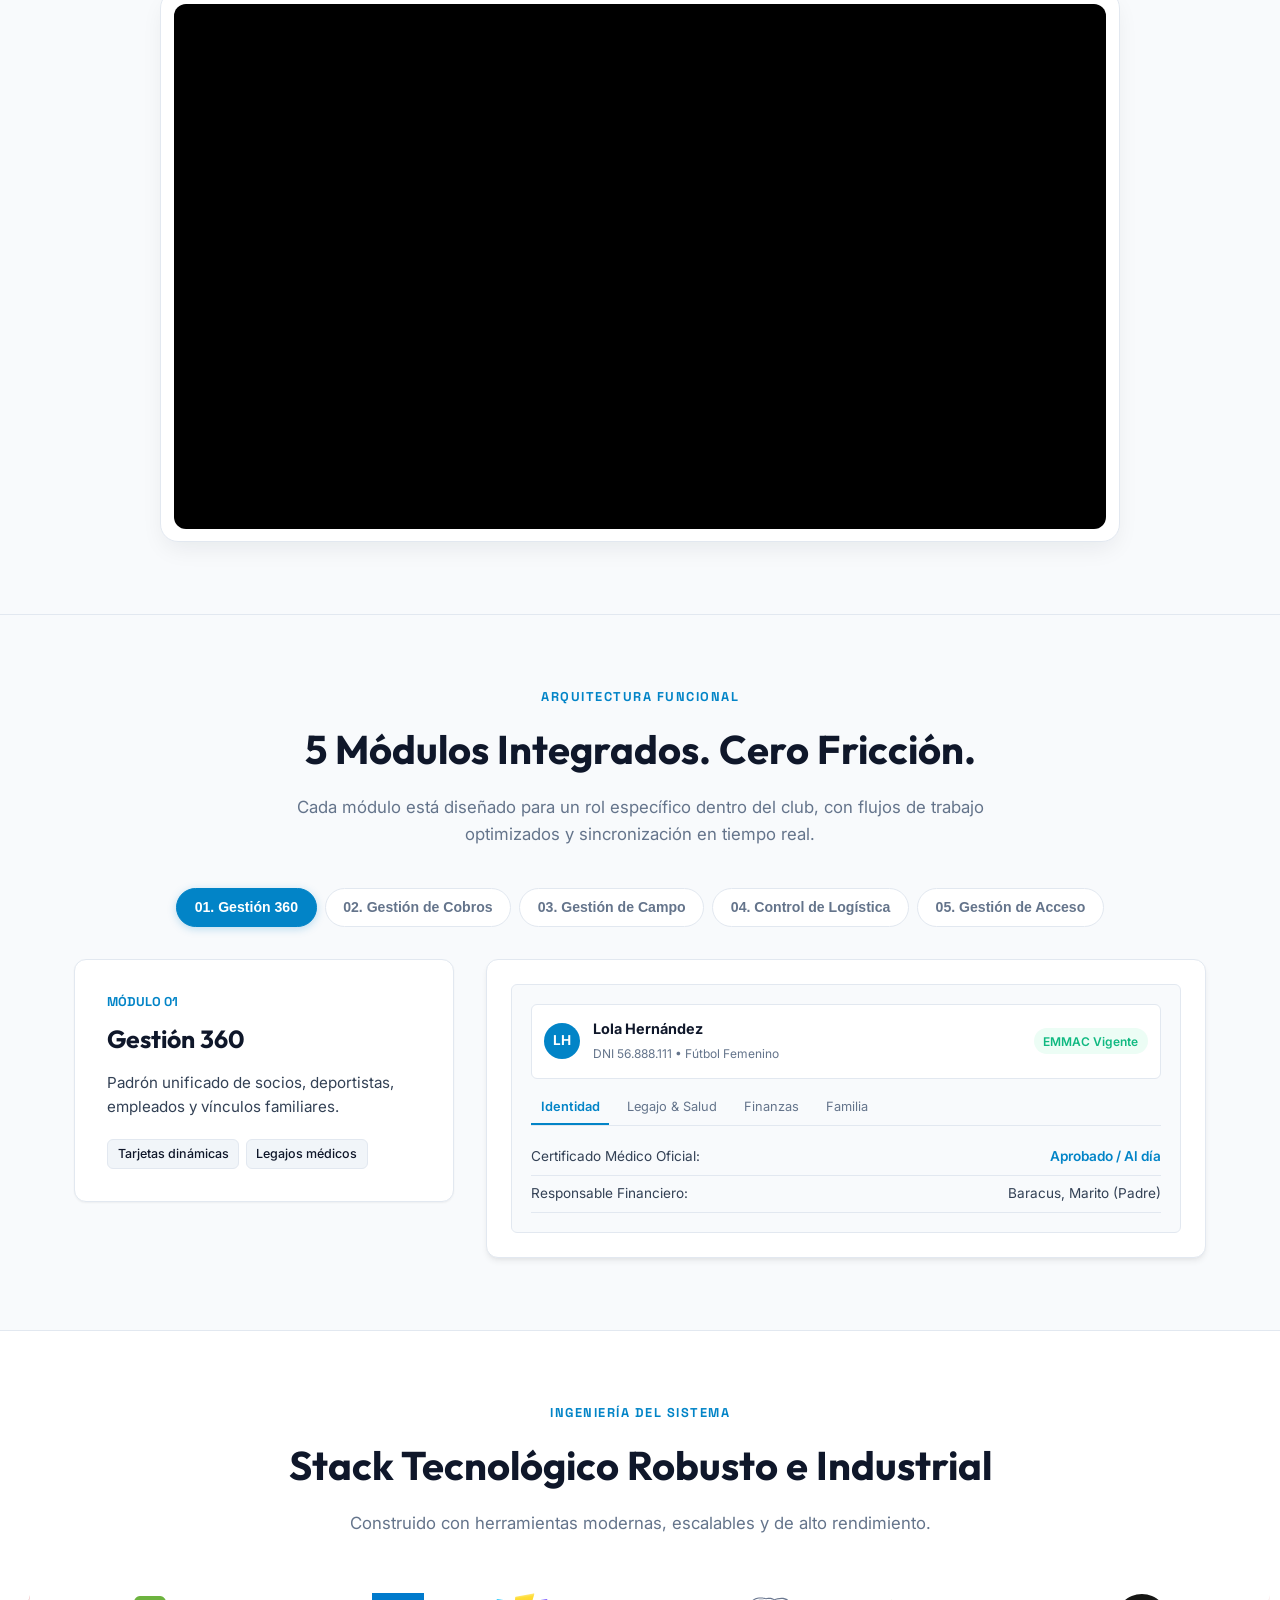
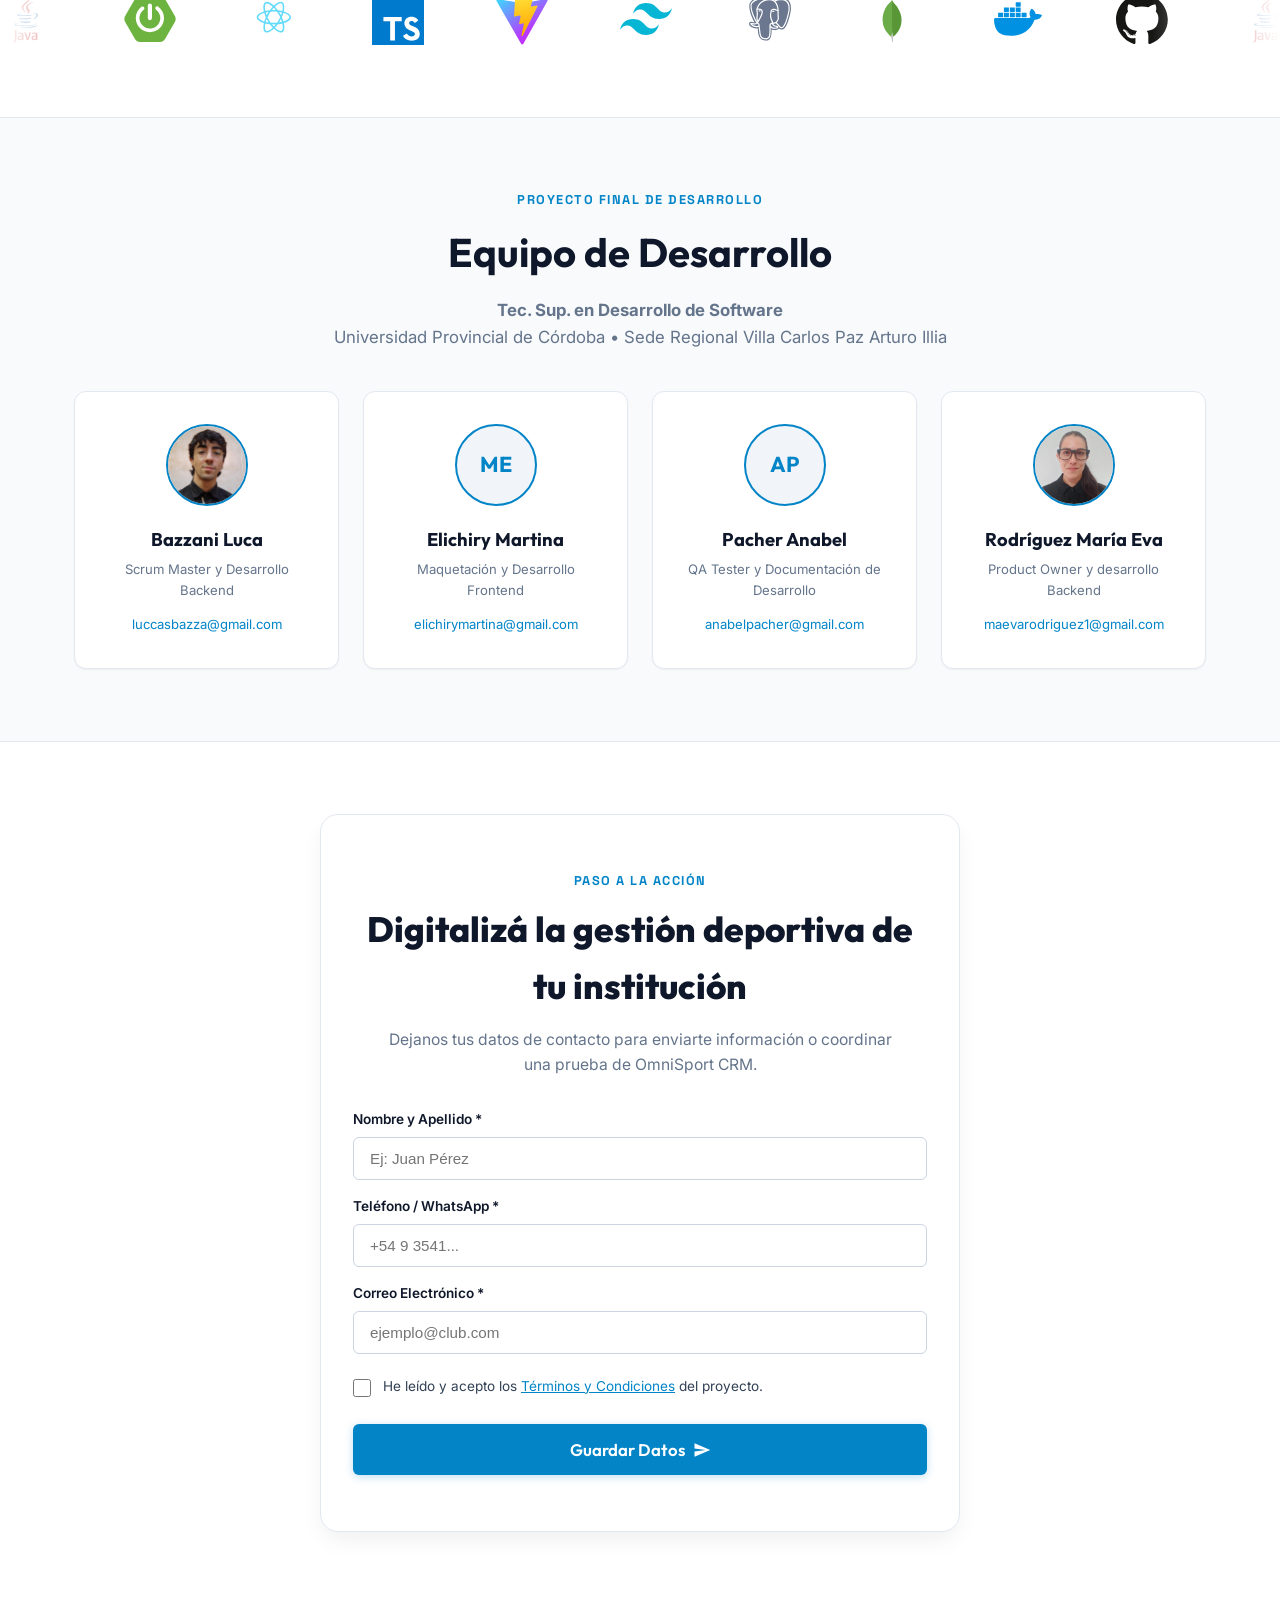
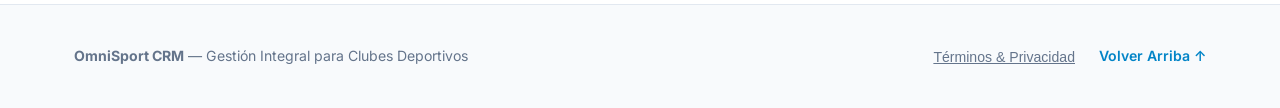
==== commit 54f276e2: "feat: se agrega ruleta de stickers" ====
--- a/index.html
+++ b/index.html
@@ -50,7 +50,7 @@
           <a href="#demo" class="nav-link">Demostración</a>
           <a href="#stack" class="nav-link">Tecnologías</a>
           <a href="#equipo" class="nav-link">Equipo</a>
-          <a href="#contacto" class="btn btn-outline nav-btn">Contacto</a>
+          <a href="#contacto" class="btn btn-primary nav-btn">Contacto</a>
         </nav>
 
         <button class="mobile-toggle" id="menu-btn" aria-label="Abrir menú">
@@ -563,7 +563,7 @@
     <!-- Equipo de Desarrollo -->
     <section class="team-section" id="equipo">
       <div class="container">
-        <div class="section-tag center">Proyecto Final de Graduación</div>
+        <div class="section-tag center">Proyecto Final de Desarrollo</div>
         <h2 class="section-title center">Equipo de Desarrollo</h2>
         <p class="section-lead center">
           <strong>Tec. Sup. en Desarrollo de Software</strong><br />
@@ -587,7 +587,7 @@
               />
             </div>
             <h4 class="team-name">Bazzani Luca</h4>
-            <span class="team-role">Scrum Master / Backend Developer</span>
+            <span class="team-role">Scrum Master y Desarrollo Backend</span>
             <span class="team-email">luccasbazza@gmail.com</span>
           </div>
 
@@ -606,7 +606,7 @@
               />
             </div>
             <h4 class="team-name">Elichiry Martina</h4>
-            <span class="team-role">Frontend & UI/UX Developer</span>
+            <span class="team-role">Maquetación y Desarrollo Frontend</span>
             <span class="team-email">elichirymartina@gmail.com</span>
           </div>
 
@@ -625,7 +625,9 @@
               />
             </div>
             <h4 class="team-name">Pacher Anabel</h4>
-            <span class="team-role">Fullstack Developer & QA</span>
+            <span class="team-role"
+              >QA Tester y Documentación de Desarrollo</span
+            >
             <span class="team-email">anabelpacher@gmail.com</span>
           </div>
 
@@ -644,7 +646,7 @@
               />
             </div>
             <h4 class="team-name">Rodríguez María Eva</h4>
-            <span class="team-role">Product Owner (Club Italiano) / Dev</span>
+            <span class="team-role">Product Owner y desarrollo Backend</span>
             <span class="team-email">maevarodriguez1@gmail.com</span>
           </div>
         </div>
